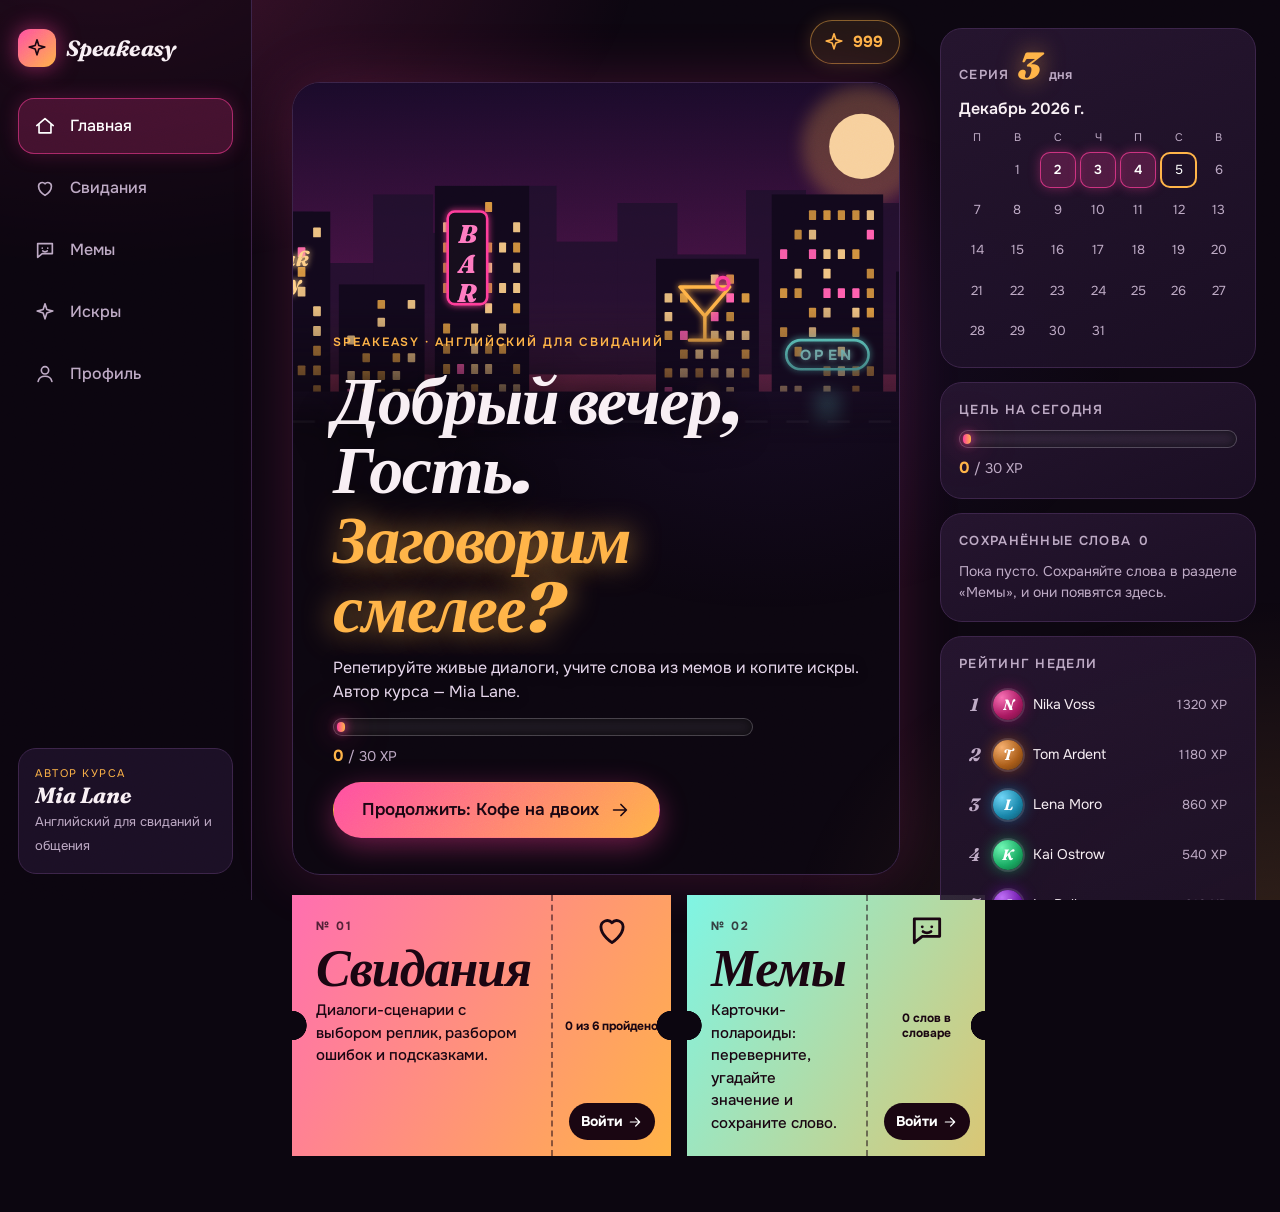
==== speakeasy/index.html @ dead36b0 "feat: редизайн трёх демо, адаптивные версии для телефона и ПК, новые названия Speakeasy, Архив №9 и " ====
<!doctype html>
<html lang="ru">
<head>
<meta charset="utf-8">
<meta name="viewport" content="width=device-width,initial-scale=1,viewport-fit=cover">
<meta name="theme-color" content="#0c0610">
<title>Speakeasy — английский для свиданий</title>
<meta name="description" content="Speakeasy: репетируй живые диалоги для свиданий и учи слова из мемов. Автор курса Mia Lane.">
<link rel="icon" href="data:image/svg+xml,%3Csvg xmlns='http://www.w3.org/2000/svg' viewBox='0 0 32 32'%3E%3Crect width='32' height='32' rx='9' fill='%230c0610'/%3E%3Cpath d='M16 5l2.6 8.4L27 16l-8.4 2.6L16 27l-2.6-8.4L5 16l8.4-2.6z' fill='%23ff3d9a'/%3E%3C/svg%3E">
<link rel="preconnect" href="https://fonts.googleapis.com">
<link rel="preconnect" href="https://fonts.gstatic.com" crossorigin>
<link rel="stylesheet" href="https://fonts.googleapis.com/css2?family=Fraunces:ital,opsz,wght@1,9..144,500;1,9..144,700;1,9..144,900&family=Onest:wght@400;500;600;700&display=swap">
<link rel="stylesheet" href="css/base.css">
<link rel="stylesheet" href="css/home.css">
<link rel="stylesheet" href="css/chat.css">
<link rel="stylesheet" href="css/cards.css">
</head>
<body>
<a class="skip" href="#main">К содержимому</a>
<div class="app" id="app">
  <nav class="rail" id="rail" aria-label="Основная навигация"></nav>
  <main id="main" class="main" tabindex="-1">
    <header class="topbar" id="topbar"></header>
    <div id="view"></div>
  </main>
  <aside class="aside" id="aside" aria-label="Статистика"></aside>
  <nav class="bnav" id="bnav" aria-label="Нижняя навигация"></nav>
</div>
<dialog id="dlg" aria-modal="true"></dialog>
<div class="toast" id="toast" role="status" aria-live="polite"></div>
<div id="fx" aria-hidden="true"></div>
<noscript><p style="padding:24px;color:#fff">Для работы Speakeasy нужен JavaScript.</p></noscript>
<script src="js/data.js"></script>
<script src="js/memes-data.js"></script>
<script src="js/art.js"></script>
<script src="js/store.js"></script>
<script src="js/ui.js"></script>
<script src="js/parts.js"></script>
<script src="js/v-home.js"></script>
<script src="js/v-dates.js"></script>
<script src="js/v-chat.js"></script>
<script src="js/v-memes.js"></script>
<script src="js/v-play.js"></script>
<script src="js/v-sparks.js"></script>
<script src="js/v-profile.js"></script>
<script src="js/app.js"></script>
</body>
</html>
---- speakeasy/css/base.css ----
/* Speakeasy: токены, оболочка, навигация, общие компоненты */
:root {
  --bg: #0c0610; --bg2: #150a1c; --card: #1b0f25; --card2: #271631; --line: #3b2449;
  --tx: #f8eff4; --mut: #bda9c4; --mag: #ff3d9a; --amb: #ffb347; --mint: #6ef0e0; --ok: #6ef0b0; --err: #ff7f8a;
  --serif: 'Fraunces', Georgia, 'Times New Roman', serif;
  --sans: 'Onest', system-ui, -apple-system, 'Segoe UI', Roboto, sans-serif;
  --grad: linear-gradient(135deg, #ff4fa3, #ffb347);
  --spring: cubic-bezier(.34, 1.56, .64, 1);
  --safe-b: env(safe-area-inset-bottom, 0px);
}
* { box-sizing: border-box; -webkit-tap-highlight-color: transparent; }
html { color-scheme: dark; }
body { margin: 0; min-height: 100dvh; background: var(--bg); color: var(--tx); font: 400 16px/1.5 var(--sans); overflow-x: hidden; }
body::before { content: ''; position: fixed; inset: 0; z-index: -1; pointer-events: none;
  background: radial-gradient(60vw 50vh at 8% -5%, rgba(255, 61, 154, .22), transparent 70%), radial-gradient(55vw 55vh at 100% 105%, rgba(255, 179, 71, .15), transparent 70%), radial-gradient(40vw 40vh at 60% 40%, rgba(110, 60, 200, .10), transparent 70%); }
body::after { content: ''; position: fixed; inset: 0; z-index: 90; pointer-events: none; opacity: .09; mix-blend-mode: overlay;
  background-image: url("data:image/svg+xml,%3Csvg xmlns='http://www.w3.org/2000/svg' width='180' height='180'%3E%3Cfilter id='n'%3E%3CfeTurbulence type='fractalNoise' baseFrequency='.9' numOctaves='2' stitchTiles='stitch'/%3E%3C/filter%3E%3Crect width='100%25' height='100%25' filter='url(%23n)'/%3E%3C/svg%3E"); }
h1, h2, h3, p { margin: 0; }
[hidden] { display: none !important; }
a { color: inherit; text-decoration: none; }
button { font: inherit; color: inherit; cursor: pointer; }
button:disabled { cursor: not-allowed; }
:focus-visible { outline: 2px solid var(--amb); outline-offset: 3px; border-radius: 8px; }
:focus:not(:focus-visible) { outline: none; }
h1:focus, main:focus { outline: none; }
.ic { width: 22px; height: 22px; flex: none; }
.skip { position: fixed; left: 12px; top: -60px; z-index: 200; background: var(--amb); color: #1a0612; padding: 10px 16px; border-radius: 10px; font-weight: 600; }
.skip:focus { top: 12px; }

/* оболочка */
.app { min-height: 100dvh; display: grid; grid-template-columns: minmax(0, 1fr); }
.rail, .aside { display: none; }
.main { min-width: 0; padding: 0 16px calc(96px + var(--safe-b)); max-width: 880px; width: 100%; margin: 0 auto; }
.topbar { display: flex; align-items: center; justify-content: space-between; padding: max(14px, env(safe-area-inset-top)) 0 10px; }
.brand { display: flex; align-items: center; gap: 10px; min-height: 44px; }
.logo { width: 38px; height: 38px; border-radius: 12px; display: grid; place-items: center; background: var(--grad); color: #1a0612; box-shadow: 0 0 22px rgba(255, 61, 154, .55); }
.bn-t { font: italic 700 22px/1 var(--serif); letter-spacing: -.01em; }
.pill { display: inline-flex; align-items: center; gap: 8px; min-height: 44px; padding: 0 16px 0 12px; border-radius: 999px; background: rgba(255, 179, 71, .1); border: 1px solid rgba(255, 179, 71, .45); color: var(--amb); font-weight: 700; box-shadow: 0 0 18px rgba(255, 179, 71, .18); transition: transform .25s var(--spring); }
.pill:active { transform: scale(.95); }

/* нижняя навигация (мобильная) */
.bnav { position: fixed; left: 10px; right: 10px; bottom: calc(10px + var(--safe-b)); z-index: 40; display: grid; grid-template-columns: repeat(5, 1fr); gap: 2px; padding: 6px; border-radius: 22px; background: rgba(27, 15, 37, .88); backdrop-filter: blur(16px); -webkit-backdrop-filter: blur(16px); border: 1px solid var(--line); box-shadow: 0 10px 40px rgba(0, 0, 0, .6); }
.bnav .nl { display: flex; flex-direction: column; align-items: center; justify-content: center; gap: 2px; min-height: 52px; border-radius: 16px; font-size: 11px; font-weight: 500; color: var(--mut); transition: color .2s, background .2s, transform .25s var(--spring); }
.bnav .nl[aria-current] { color: #fff; background: rgba(255, 61, 154, .2); box-shadow: inset 0 0 0 1px rgba(255, 61, 154, .55); }
.bnav .nl:active { transform: scale(.92); }
body[data-route=chat] .bnav, body[data-route=chat] .topbar { display: none; }
body[data-route=chat] .main { padding: 0; }

/* кнопки */
.btn { display: inline-flex; align-items: center; justify-content: center; gap: 10px; min-height: 48px; padding: 0 22px; border-radius: 999px; border: 1px solid transparent; font-weight: 600; font-size: 16px; line-height: 1.2; transition: transform .25s var(--spring), box-shadow .25s, background .2s; }
.btn:active:not(:disabled) { transform: scale(.96); }
.btn.big { min-height: 56px; font-size: 17px; padding: 0 28px; }
.btn.pri { background: var(--grad); color: #1a0612; box-shadow: 0 8px 28px rgba(255, 61, 154, .38); }
.btn.pri:hover { box-shadow: 0 10px 34px rgba(255, 61, 154, .6); }
.btn.ghost { background: rgba(255, 255, 255, .05); border-color: var(--line); color: var(--tx); }
.btn.ghost:hover:not(:disabled) { background: rgba(255, 255, 255, .1); }
.btn.ghost:disabled { color: var(--mut); opacity: .8; }
.btn.danger { background: rgba(255, 127, 138, .12); border-color: rgba(255, 127, 138, .6); color: var(--err); }
.ib { width: 44px; height: 44px; display: grid; place-items: center; border-radius: 14px; border: 1px solid var(--line); background: rgba(255, 255, 255, .05); transition: transform .25s var(--spring); }
.ib:active { transform: scale(.9); }
.ib.sm { width: 44px; height: 44px; border: 0; background: transparent; }
.chip-b { display: inline-flex; align-items: center; gap: 6px; min-height: 44px; padding: 0 14px; border-radius: 999px; border: 1px solid var(--line); background: rgba(255, 255, 255, .05); font-size: 14px; font-weight: 600; }
.chip-b[aria-pressed=true] { background: rgba(110, 240, 224, .14); border-color: var(--mint); color: var(--mint); }
.chip-b:disabled { opacity: .5; }
.chip-b .ic { width: 18px; height: 18px; }

/* типографика страниц */
.page { padding-top: 8px; animation: rise .5s var(--spring) both; }
.eyebrow { font-size: 12px; font-weight: 600; letter-spacing: .16em; text-transform: uppercase; color: var(--amb); }
.page-h { font: italic 900 clamp(46px, 11vw, 84px)/.95 var(--serif); letter-spacing: -.02em; margin: 6px 0 12px; text-shadow: 0 0 40px rgba(255, 61, 154, .4); }
.page-h.sm { font-size: 28px; margin: 0; flex: 1; text-align: center; }
.lead { color: var(--mut); max-width: 56ch; font-size: 17px; }
.ph-head { margin-bottom: 22px; display: flex; flex-direction: column; align-items: flex-start; gap: 4px; }
.ph-head .btn { margin-top: 16px; }
.sec-h { font: italic 700 28px/1.1 var(--serif); margin: 36px 0 14px; display: flex; align-items: baseline; gap: 10px; }
.sec-h small { font: 500 14px var(--sans); color: var(--mut); }
.empty { padding: 28px; border: 1px dashed var(--line); border-radius: 18px; color: var(--mut); text-align: center; }
.seg { display: flex; gap: 8px; margin: 0 0 18px; flex-wrap: wrap; }
.seg-b { min-height: 44px; padding: 0 18px; border-radius: 999px; border: 1px solid var(--line); background: transparent; font-weight: 600; }
.seg-b[aria-pressed=true] { background: var(--tx); color: #1a0612; border-color: var(--tx); }

/* панели статистики */
.panel { background: linear-gradient(160deg, rgba(39, 22, 49, .9), rgba(27, 15, 37, .9)); border: 1px solid var(--line); border-radius: 22px; padding: 18px; margin-bottom: 14px; }
.ph { font: 600 13px var(--sans); letter-spacing: .1em; text-transform: uppercase; color: var(--mut); margin-bottom: 12px; display: flex; align-items: baseline; gap: 8px; }
.ph small { font-size: 13px; letter-spacing: 0; text-transform: none; }
.ph .big { font: italic 900 38px/1 var(--serif); color: var(--amb); letter-spacing: 0; text-shadow: 0 0 22px rgba(255, 179, 71, .6); }
.cal-h { font-weight: 600; margin-bottom: 8px; }
.cal-g { display: grid; grid-template-columns: repeat(7, 1fr); gap: 4px; text-align: center; font-size: 13px; }
.cw { color: var(--mut); font-size: 11px; padding-bottom: 2px; }
.cd { aspect-ratio: 1; display: grid; place-items: center; border-radius: 10px; color: var(--mut); }
.cd.on { background: rgba(255, 61, 154, .22); color: #fff; box-shadow: inset 0 0 0 1px rgba(255, 61, 154, .7), 0 0 12px rgba(255, 61, 154, .35); font-weight: 600; }
.cd.today { outline: 2px solid var(--amb); outline-offset: -2px; color: #fff; }
.chips { list-style: none; margin: 0; padding: 0; display: flex; flex-wrap: wrap; gap: 8px; }
.chips li { padding: 6px 12px; border-radius: 999px; background: rgba(110, 240, 224, .1); border: 1px solid rgba(110, 240, 224, .4); color: var(--mint); font-size: 14px; }
.empty-s { color: var(--mut); font-size: 14px; }
.board { list-style: none; margin: 0; padding: 0; display: grid; gap: 8px; }
.board li { display: flex; align-items: center; gap: 10px; padding: 6px 10px 6px 6px; border-radius: 14px; }
.board li.me { background: rgba(255, 179, 71, .12); box-shadow: inset 0 0 0 1px rgba(255, 179, 71, .45); }
.board .pos { width: 18px; text-align: center; font: italic 700 18px var(--serif); color: var(--mut); }
.board .nm { flex: 1; min-width: 0; overflow: hidden; text-overflow: ellipsis; white-space: nowrap; font-size: 14px; }
.board .pts { font-size: 13px; color: var(--mut); }
.av { width: var(--s, 40px); height: var(--s, 40px); border-radius: 50%; flex: none; display: grid; place-items: center; font: italic 700 calc(var(--s, 40px) * .5)/1 var(--serif); color: #fff; background: radial-gradient(circle at 30% 25%, hsl(var(--h) 90% 70%), hsl(var(--h) 75% 38%) 60%, hsl(var(--h) 70% 22%)); box-shadow: 0 0 0 2px rgba(255, 255, 255, .12), 0 0 16px hsl(var(--h) 90% 50% / .45); }

/* диалоги, тост, конфетти */
dialog { border: 1px solid var(--line); border-radius: 26px; background: var(--card); color: var(--tx); padding: 0; width: min(440px, calc(100vw - 28px)); max-height: 90dvh; overflow: auto; box-shadow: 0 30px 80px rgba(0, 0, 0, .7), 0 0 60px rgba(255, 61, 154, .2); }
dialog::backdrop { background: rgba(8, 3, 12, .72); backdrop-filter: blur(4px); }
dialog[open] { animation: pop .35s var(--spring); }
.dlg-in { margin: 0; padding: 24px; display: flex; flex-direction: column; gap: 12px; }
.dlg-t { font: italic 700 26px/1.15 var(--serif); }
.dlg-p { color: var(--mut); }
.dlg-p b { color: var(--amb); }
.dlg-b { display: flex; gap: 10px; flex-wrap: wrap; justify-content: flex-end; margin-top: 6px; }
.dlg-b .btn { flex: 1 1 140px; }
.dlg-card { width: 210px; margin: 0 auto 6px; transform: rotate(-3deg); }
.ex { background: rgba(255, 179, 71, .1); border-left: 3px solid var(--amb); padding: 10px 14px; border-radius: 10px; font-style: italic; }
.ex span { display: block; font: 600 11px var(--sans); letter-spacing: .12em; text-transform: uppercase; color: var(--amb); font-style: normal; }
.toast { position: fixed; left: 50%; bottom: calc(100px + var(--safe-b)); transform: translate(-50%, 24px); opacity: 0; pointer-events: none; z-index: 120; max-width: min(420px, calc(100vw - 32px)); padding: 12px 20px; border-radius: 16px; background: #fff; color: #1a0612; font-weight: 600; box-shadow: 0 10px 40px rgba(0, 0, 0, .5); transition: opacity .25s, transform .35s var(--spring); }
.toast.on { opacity: 1; transform: translate(-50%, 0); }
#fx { position: fixed; inset: 0; pointer-events: none; z-index: 150; overflow: hidden; }
#fx i { position: absolute; top: -20px; left: var(--x); width: var(--w); height: calc(var(--w) * 1.6); border-radius: 2px; animation: fall var(--d) cubic-bezier(.3, .6, .6, 1) forwards; }
@keyframes fall { to { transform: translate(var(--dx), 110vh) rotate(var(--r)); opacity: .9; } }
@keyframes rise { from { opacity: 0; transform: translateY(18px); } to { opacity: 1; transform: none; } }
@keyframes pop { from { opacity: 0; transform: scale(.92) translateY(10px); } to { opacity: 1; transform: none; } }

/* планшет: рельс с иконками */
@media (min-width: 701px) {
  .app { grid-template-columns: 88px minmax(0, 1fr); }
  .rail { display: flex; flex-direction: column; align-items: center; gap: 22px; position: sticky; top: 0; height: 100dvh; padding: 20px 10px; border-right: 1px solid var(--line); background: rgba(12, 6, 16, .6); }
  .rail .bn-t, .rail-foot { display: none; }
  .rail-links { display: flex; flex-direction: column; gap: 6px; width: 100%; }
  .rail .nl { display: flex; align-items: center; justify-content: center; gap: 14px; min-height: 56px; border-radius: 16px; color: var(--mut); transition: background .2s, color .2s; }
  .rail .nl span { position: absolute; width: 1px; height: 1px; overflow: hidden; clip: rect(0 0 0 0); }
  .rail .nl:hover { background: rgba(255, 255, 255, .06); color: var(--tx); }
  .rail .nl[aria-current] { color: #fff; background: rgba(255, 61, 154, .2); box-shadow: inset 0 0 0 1px rgba(255, 61, 154, .55), 0 0 20px rgba(255, 61, 154, .2); }
  .bnav, .topbar .brand { display: none; }
  .topbar { justify-content: flex-end; padding-top: 20px; }
  .main { padding: 0 32px 48px; }
  .toast { bottom: 28px; }
  body[data-route=chat] .topbar { display: none; }
  body[data-route=chat] .main { padding: 24px 32px; }
}
/* ПК: рельс с подписями + правая колонка */
@media (min-width: 1024px) {
  .app { grid-template-columns: 252px minmax(0, 1fr) 340px; }
  .rail { align-items: stretch; padding: 26px 18px; gap: 28px; }
  .rail .bn-t, .rail-foot { display: block; }
  .rail .nl { justify-content: flex-start; padding: 0 16px; font-weight: 500; font-size: 16px; }
  .rail .nl span { position: static; width: auto; height: auto; clip: auto; }
  .rail-foot { margin-top: auto; padding: 16px; border-radius: 18px; border: 1px solid var(--line); background: var(--card); }
  .rf-k { display: block; font-size: 11px; letter-spacing: .14em; text-transform: uppercase; color: var(--amb); }
  .rail-foot b { display: block; font: italic 700 22px var(--serif); }
  .rf-s { color: var(--mut); font-size: 13px; }
  .aside { display: block; position: sticky; top: 0; height: 100dvh; overflow-y: auto; padding: 28px 24px 28px 0; scrollbar-width: thin; }
  .main { max-width: 960px; padding: 0 40px 56px; margin: 0; }
  .stats-inline { display: none !important; }
}
@media (max-width: 700px) { .rail-links { display: none; } }
@media (prefers-reduced-motion: reduce) { *, *::before, *::after { animation-duration: .01ms !important; animation-iteration-count: 1 !important; transition-duration: .01ms !important; scroll-behavior: auto !important; } }
---- speakeasy/css/home.css ----
/* Главная: герой, неоновая трубка, билеты */
.hero { position: relative; border-radius: 28px; overflow: hidden; margin-top: 8px; border: 1px solid var(--line); box-shadow: 0 0 60px rgba(255, 61, 154, .18); isolation: isolate; animation: rise .6s var(--spring) both; }
.hero-art { position: absolute; inset: 0 0 auto 0; width: 100%; height: 360px; z-index: -1; -webkit-mask-image: linear-gradient(#000 62%, transparent); mask-image: linear-gradient(#000 62%, transparent); }
.hero-in { padding: 250px 22px 24px; display: flex; flex-direction: column; gap: 14px; align-items: flex-start; }
.hero-h { font: italic 900 clamp(32px, 8.2vw, 68px)/1.02 var(--serif); letter-spacing: -.02em; text-shadow: 0 2px 30px rgba(12, 6, 16, .9); }
.hero-h em { color: var(--amb); text-shadow: 0 0 30px rgba(255, 179, 71, .7); }
.hero-p { color: #e6d6ec; max-width: 48ch; text-shadow: 0 1px 12px #0c0610; }
.hero-goal { width: min(420px, 100%); }
.sign { animation: flick 5s infinite; }
.sign.s2 { animation-duration: 7s; animation-delay: 1s; }
.sign.s3 { animation-duration: 4s; animation-delay: 2s; }
@keyframes flick { 0%, 92%, 96%, 100% { opacity: 1; } 94% { opacity: .55; } 98% { opacity: .75; } }

/* неоновая трубка */
.tube-wrap { width: 100%; }
.tube { height: 18px; border-radius: 999px; background: rgba(255, 255, 255, .07); border: 1px solid rgba(255, 255, 255, .18); padding: 3px; box-shadow: inset 0 0 10px rgba(0, 0, 0, .6); }
.tube i { display: block; height: 100%; width: max(var(--p), 8px); border-radius: 999px; background: linear-gradient(90deg, #ff3d9a, #ffb347); box-shadow: 0 0 10px #ff3d9a, 0 0 26px rgba(255, 61, 154, .85), 0 0 46px rgba(255, 179, 71, .5); transition: width .9s var(--spring); animation: tubein 1s var(--spring) both; }
@keyframes tubein { from { width: 8px; } }
.tube-t { margin-top: 8px; font-size: 14px; color: var(--mut); }
.tube-t b { color: var(--amb); font-size: 16px; }

/* билеты */
.tickets { display: grid; gap: 16px; margin-top: 20px; }
.ticket { display: grid; grid-template-columns: 1fr 132px; min-height: 190px; position: relative; color: #1a0612; transition: transform .35s var(--spring), filter .3s; animation: rise .6s var(--spring) both;
  -webkit-mask: radial-gradient(circle 15px at 100% 50%, #0000 96%, #000) right / 51% 100% no-repeat, radial-gradient(circle 15px at 0 50%, #0000 96%, #000) left / 51% 100% no-repeat;
  mask: radial-gradient(circle 15px at 100% 50%, #0000 96%, #000) right / 51% 100% no-repeat, radial-gradient(circle 15px at 0 50%, #0000 96%, #000) left / 51% 100% no-repeat; }
.ticket:nth-child(2) { animation-delay: .1s; }
.ticket:hover { transform: translateY(-4px) rotate(-.6deg); filter: drop-shadow(0 12px 30px rgba(255, 61, 154, .4)); }
.ticket:active { transform: scale(.98); }
.t-dates { background: linear-gradient(120deg, #ff6fb0, #ffb347); }
.t-memes { background: linear-gradient(120deg, #7ff5e4, #ffb347 140%); }
.t-main { padding: 22px 20px 22px 24px; display: flex; flex-direction: column; gap: 6px; }
.t-no { font-size: 12px; font-weight: 700; letter-spacing: .18em; opacity: .75; }
.t-h { font: italic 900 clamp(36px, 8vw, 52px)/1 var(--serif); letter-spacing: -.02em; }
.t-main p { font-size: 15px; max-width: 34ch; font-weight: 500; }
.t-stub { border-left: 2px dashed rgba(26, 6, 18, .5); padding: 16px 12px; display: flex; flex-direction: column; align-items: center; justify-content: space-between; text-align: center; gap: 8px; }
.big-ic { width: 38px; height: 38px; }
.t-meta { font-size: 12px; font-weight: 700; line-height: 1.25; }
.t-go { display: inline-flex; align-items: center; gap: 4px; font-weight: 700; font-size: 14px; background: #1a0612; color: #fff; padding: 8px 12px; border-radius: 999px; min-height: 36px; }
.t-go .ic { width: 16px; height: 16px; }
.stats-inline { margin-top: 24px; display: grid; gap: 0; }
@media (min-width: 701px) {
  .hero-in { padding: 250px 40px 36px; }
  .tickets { grid-template-columns: 1fr 1fr; }
  .ticket { grid-template-columns: 1fr 120px; }
  .stats-inline { grid-template-columns: 1fr 1fr; gap: 0 14px; align-items: start; }
}
---- speakeasy/css/chat.css ----
/* Чат-мессенджер для диалогов */
.chat { display: flex; flex-direction: column; height: 100dvh; background: linear-gradient(180deg, rgba(21, 10, 28, .96), rgba(12, 6, 16, .98)); animation: rise .4s var(--spring) both; }
.chat-h { display: flex; align-items: center; gap: 10px; padding: max(10px, env(safe-area-inset-top)) 12px 10px; border-bottom: 1px solid var(--line); flex-wrap: wrap; }
.who { display: flex; align-items: center; gap: 10px; flex: 1; min-width: 150px; }
.who-n { font: italic 700 22px/1.1 var(--serif); }
.who small { color: var(--mut); font-size: 12px; display: block; }
.chat-tools { display: flex; gap: 8px; margin-left: auto; }
.steps { display: flex; gap: 6px; padding: 10px 14px 0; }
.steps i { flex: 1; height: 5px; border-radius: 99px; background: rgba(255, 255, 255, .12); transition: background .4s, box-shadow .4s; }
.steps i.done { background: var(--mag); box-shadow: 0 0 10px var(--mag); }
.steps i.cur { background: var(--amb); box-shadow: 0 0 10px var(--amb); }
.feed { flex: 1; overflow-y: auto; padding: 16px 14px 8px; display: flex; flex-direction: column; gap: 12px; overscroll-behavior: contain; }
.msg { display: flex; gap: 8px; align-items: flex-end; max-width: 100%; animation: msgin .4s var(--spring) both; }
@keyframes msgin { from { opacity: 0; transform: translateY(12px) scale(.96); } to { opacity: 1; transform: none; } }
.msg.me { justify-content: flex-end; }
.bub { max-width: min(78%, 520px); padding: 12px 16px; border-radius: 22px; background: var(--card2); border: 1px solid var(--line); border-bottom-left-radius: 6px; position: relative; }
.bub .en { font-size: 17px; line-height: 1.4; }
.ru { display: none; margin-top: 8px; padding-top: 8px; border-top: 1px dashed rgba(255, 255, 255, .22); color: var(--mint); font-size: 14px; }
.ru.on { display: block; animation: rise .3s both; }
.tr-b { margin: 0 0 -14px; min-height: 44px; padding: 0 2px; background: none; border: 0; color: var(--mut); font-size: 12px; text-decoration: underline dotted; text-underline-offset: 3px; }
.msg.me .bub { background: linear-gradient(135deg, #ff4fa3, #ff8a5c); color: #1a0612; border: 0; border-bottom-left-radius: 22px; border-bottom-right-radius: 6px; box-shadow: 0 6px 22px rgba(255, 61, 154, .35); font-weight: 500; }
.msg.me.bad .bub { background: rgba(255, 127, 138, .16); color: var(--tx); border: 1px solid var(--err); box-shadow: none; text-decoration: line-through; text-decoration-color: var(--err); }
.bub.typing { display: flex; gap: 5px; padding: 16px 18px; }
.typing i { width: 8px; height: 8px; border-radius: 50%; background: var(--mut); animation: dot 1s infinite; }
.typing i:nth-child(2) { animation-delay: .15s; } .typing i:nth-child(3) { animation-delay: .3s; }
@keyframes dot { 0%, 60%, 100% { transform: none; opacity: .4; } 30% { transform: translateY(-6px); opacity: 1; } }
.msg.note { justify-content: center; }
.note { display: flex; gap: 10px; align-items: flex-start; max-width: 560px; padding: 12px 14px; border-radius: 16px; font-size: 14px; line-height: 1.45; }
.note .ic { width: 20px; height: 20px; margin-top: 1px; }
.note.ok { background: rgba(110, 240, 176, .1); border: 1px solid rgba(110, 240, 176, .45); color: #c9ffe6; }
.note.bad { background: rgba(255, 127, 138, .1); border: 1px solid rgba(255, 127, 138, .5); color: #ffd6da; }
.opts { padding: 10px 14px calc(14px + var(--safe-b)); display: grid; gap: 10px; border-top: 1px solid var(--line); background: rgba(12, 6, 16, .8); min-height: 76px; }
.opts-h { font-size: 12px; color: var(--mut); letter-spacing: .08em; text-transform: uppercase; display: flex; justify-content: space-between; }
.opts-h span { text-transform: none; letter-spacing: 0; }
.opt { display: flex; align-items: center; gap: 14px; width: 100%; min-height: 56px; padding: 10px 16px 10px 10px; text-align: left; border-radius: 20px; border: 1.5px solid var(--line); background: var(--card2); font-size: 16px; line-height: 1.35; transition: transform .25s var(--spring), border-color .2s, background .2s, box-shadow .2s; }
.opt:hover:not(:disabled) { border-color: var(--mag); box-shadow: 0 0 18px rgba(255, 61, 154, .3); transform: translateY(-2px); }
.opt:active:not(:disabled) { transform: scale(.98); }
.opt:disabled { cursor: default; opacity: .55; }
.ob { width: 34px; height: 34px; flex: none; border-radius: 12px; display: grid; place-items: center; font: italic 700 17px var(--serif); background: rgba(255, 255, 255, .08); }
.opt.right { opacity: 1; border-color: var(--ok); background: rgba(110, 240, 176, .12); box-shadow: 0 0 18px rgba(110, 240, 176, .25); }
.opt.right .ob { background: var(--ok); color: #06210f; }
.opt.wrong { opacity: 1; border-color: var(--err); background: rgba(255, 127, 138, .12); }
.opt.wrong .ob { background: var(--err); color: #2a0509; }
.opt.hinted { border-color: var(--amb); box-shadow: 0 0 0 2px rgba(255, 179, 71, .5), 0 0 22px rgba(255, 179, 71, .5); animation: pulse 1.2s ease-in-out 3; }
@keyframes pulse { 50% { box-shadow: 0 0 0 4px rgba(255, 179, 71, .35), 0 0 30px rgba(255, 179, 71, .7); } }
.finish { width: 100%; max-width: 560px; margin: 0 auto; padding: 26px 22px; border-radius: 26px; text-align: center; background: linear-gradient(160deg, rgba(255, 61, 154, .16), rgba(255, 179, 71, .1)), var(--card); border: 1px solid rgba(255, 61, 154, .5); box-shadow: 0 0 50px rgba(255, 61, 154, .25); display: flex; flex-direction: column; gap: 10px; align-items: center; animation: pop .5s var(--spring) both; }
.fin-stars { display: flex; gap: 6px; }
.fin-stars span { color: rgba(255, 255, 255, .2); transform: scale(.9); }
.fin-stars .ic { width: 44px; height: 44px; }
.fin-stars span.on { color: var(--amb); filter: drop-shadow(0 0 12px var(--amb)); animation: starin .6s var(--spring) both; }
.fin-stars span.on:nth-child(2) { animation-delay: .15s; } .fin-stars span.on:nth-child(3) { animation-delay: .3s; }
@keyframes starin { from { transform: scale(0) rotate(-90deg); } to { transform: none; } }
.fin-h { font: italic 900 clamp(32px, 7vw, 44px)/1.05 var(--serif); }
.fin-p { color: var(--mut); } .fin-p b { color: var(--tx); }
.fin-r { display: flex; gap: 10px; flex-wrap: wrap; justify-content: center; }
.fin-r span { padding: 6px 14px; border-radius: 999px; background: rgba(255, 179, 71, .12); border: 1px solid rgba(255, 179, 71, .5); color: var(--amb); font-weight: 600; font-size: 14px; }
.fin-b { display: flex; gap: 10px; flex-wrap: wrap; justify-content: center; margin-top: 8px; }
.rev-h { font: italic 700 22px var(--serif); margin-top: 8px; align-self: flex-start; }
.rev { list-style: none; margin: 0; padding: 0; display: grid; gap: 10px; width: 100%; text-align: left; }
.rev li { padding: 12px 14px; border-radius: 16px; background: rgba(0, 0, 0, .28); border: 1px solid var(--line); display: grid; gap: 4px; font-size: 14px; }
.rv-q { color: var(--mut); font-style: italic; }
.rv-bad, .rv-ok { display: flex; gap: 8px; align-items: flex-start; }
.rv-bad { color: var(--err); text-decoration: line-through; } .rv-ok { color: var(--ok); }
.rv-bad .ic, .rv-ok .ic { width: 18px; height: 18px; margin-top: 2px; }
.rv-w { color: var(--mut); }
.rev-none { color: var(--ok); }
@media (min-width: 701px) {
  .chat { height: calc(100dvh - 48px); border: 1px solid var(--line); border-radius: 28px; overflow: hidden; box-shadow: 0 0 60px rgba(255, 61, 154, .12); }
  .chat-h { padding: 14px 18px; flex-wrap: nowrap; }
  .feed { padding: 20px 24px 8px; }
  .opts { padding: 12px 24px 18px; }
  .opts .opt { font-size: 17px; }
}
@media (max-width: 700px) { .opts-h span { display: none; } }
---- speakeasy/css/cards.css ----
/* Свидания, мемы, искры, профиль */
.dgrid { display: grid; gap: 14px; }
.dcard { display: flex; gap: 14px; text-align: left; padding: 18px; border-radius: 24px; border: 1px solid var(--line); min-height: 148px; background: linear-gradient(150deg, hsl(var(--h) 55% 18% / .85), var(--card) 70%); position: relative; overflow: hidden; transition: transform .3s var(--spring), border-color .2s, box-shadow .2s; animation: rise .5s var(--spring) both; }
.dcard:nth-child(2) { animation-delay: .06s; } .dcard:nth-child(3) { animation-delay: .12s; } .dcard:nth-child(4) { animation-delay: .18s; }
.dcard:hover { transform: translateY(-3px); border-color: hsl(var(--h) 90% 62%); box-shadow: 0 0 30px hsl(var(--h) 90% 55% / .3); }
.dcard:active { transform: scale(.98); }
.dc-no { font: italic 900 64px/.9 var(--serif); color: hsl(var(--h) 90% 66%); text-shadow: 0 0 26px hsl(var(--h) 90% 55% / .7); }
.dc-body { display: flex; flex-direction: column; gap: 6px; flex: 1; min-width: 0; }
.dc-top { display: flex; justify-content: space-between; align-items: center; gap: 8px; }
.lvl { font-size: 12px; font-weight: 700; padding: 3px 10px; border-radius: 999px; border: 1px solid var(--mut); color: var(--mut); }
.st { font-size: 13px; font-weight: 600; display: inline-flex; align-items: center; gap: 4px; }
.st .ic { width: 16px; height: 16px; }
.st.lock { color: var(--amb); } .st.ok { color: var(--amb); letter-spacing: 2px; } .st.new { color: var(--mint); }
.dc-t { font: italic 700 25px/1.1 var(--serif); }
.dc-s { color: var(--mut); font-size: 14px; }
.dc-w { margin-top: auto; display: flex; align-items: center; gap: 8px; font-size: 13px; color: var(--mut); }
.dcard.locked .dc-t { opacity: .8; }

/* мемы: полароиды */
.pgrid { display: grid; grid-template-columns: repeat(2, 1fr); gap: 16px 12px; padding: 8px 4px; }
.polaroid { background: #f6efe6; color: #241527; border-radius: 6px; padding: 10px 10px 12px; box-shadow: 0 10px 28px rgba(0, 0, 0, .55); border: 0; text-align: center; }
.polaroid.mini { transform: rotate(var(--r, 0deg)); transition: transform .35s var(--spring), box-shadow .3s; position: relative; min-height: 44px; }
.polaroid.mini:hover { transform: rotate(0) scale(1.05) translateY(-4px); box-shadow: 0 18px 40px rgba(255, 61, 154, .4); z-index: 2; }
.polaroid.mini.saved { box-shadow: 0 0 0 3px var(--mint), 0 10px 28px rgba(0, 0, 0, .55); }
.pl-t { display: flex; align-items: center; justify-content: center; gap: 6px; padding-top: 10px; font: italic 700 clamp(16px, 4vw, 20px) var(--serif); }
.pl-t .sv { width: 16px; height: 16px; color: #0b7d70; fill: #0b7d70; }
.photo { position: relative; aspect-ratio: 1 / 1; border-radius: 3px; overflow: hidden; display: flex; flex-direction: column; justify-content: space-between; align-items: center; padding: 8px 6px; background: radial-gradient(circle at 30% 20%, hsl(var(--h) 85% 55%), hsl(var(--h) 70% 30%) 55%, hsl(calc(var(--h) + 40) 70% 12%)); }
.photo::after { content: ''; position: absolute; inset: 0; background: repeating-linear-gradient(0deg, rgba(0, 0, 0, .06) 0 2px, transparent 2px 4px); }
.emo { font-size: clamp(48px, 14vw, 90px); line-height: 1; filter: drop-shadow(0 4px 12px rgba(0, 0, 0, .5)); }
.cap { font: 800 clamp(10px, 2.8vw, 13px)/1.15 var(--sans); text-transform: uppercase; color: #fff; text-shadow: -1px -1px 0 #000, 1px -1px 0 #000, -1px 1px 0 #000, 1px 1px 0 #000; z-index: 1; text-align: center; }
.saved-line { margin: 4px 0 10px; color: var(--mut); }
.saved-line b { color: var(--mint); }
.ex.ex { margin: 0; }

/* раунд мемов */
.play-h { display: flex; align-items: center; gap: 10px; padding-bottom: 10px; }
.cnt { min-width: 52px; text-align: right; color: var(--mut); font-weight: 600; }
.play .steps { padding: 0 0 8px; }
.stage { display: flex; flex-direction: column; align-items: center; gap: 22px; padding: 18px 0 8px; perspective: 1200px; min-height: 440px; }
.flipper { position: relative; width: min(340px, 86vw); aspect-ratio: 3 / 4.1; transform: rotate(var(--r, -2deg)); transform-style: preserve-3d; transition: transform .7s var(--spring); }
.flipper.enter { animation: cardin .6s var(--spring) backwards; }
@keyframes cardin { from { opacity: 0; transform: translateY(40px) rotate(6deg) scale(.9); } }
.flipper.flipped { transform: rotate(var(--r, -2deg)) rotateY(180deg); }
.flipper.out { transition: transform .38s ease-in, opacity .38s; transform: translateX(-130%) rotate(-24deg); opacity: 0; }
.face { position: absolute; inset: 0; backface-visibility: hidden; -webkit-backface-visibility: hidden; padding: 14px 14px 16px; display: flex; flex-direction: column; text-align: center; cursor: pointer; }
.face.front .photo { flex: 1; aspect-ratio: auto; }
.face.front .pl-t { font-size: 28px; padding-top: 12px; }
.face.back { transform: rotateY(180deg); cursor: default; justify-content: center; gap: 10px; background: linear-gradient(160deg, #fff7ee, #f1e4d6); }
.q-l { font: 700 11px var(--sans); letter-spacing: .16em; text-transform: uppercase; color: #a3166a; }
.q { font: italic 700 22px/1.2 var(--serif); }
.qopts { display: grid; gap: 8px; margin-top: 4px; }
.back .opt { min-height: 52px; font-size: 15px; background: #fff; color: #241527; border-color: #d9c8d4; padding: 8px 12px 8px 8px; }
.back .opt .ob { background: #f0dfe9; width: 30px; height: 30px; }
.back .opt:hover:not(:disabled) { border-color: #d6247f; box-shadow: 0 0 0 3px rgba(255, 61, 154, .2); }
.back .opt:disabled { opacity: .6; }
.back .opt.right { background: #d7f8e6; border-color: #14a265; opacity: 1; box-shadow: none; }
.back .opt.right .ob { background: #14a265; color: #fff; }
.back .opt.wrong { background: #ffe0e3; border-color: #d4313f; opacity: 1; }
.back .opt.wrong .ob { background: #d4313f; color: #fff; }
.verdict { max-width: 560px; margin: 8px auto 0; scroll-margin-bottom: 104px; }
.vd { padding: 18px; border-radius: 22px; display: grid; gap: 10px; animation: rise .4s var(--spring) both; }
.vd.ok { background: rgba(110, 240, 176, .1); border: 1px solid rgba(110, 240, 176, .5); }
.vd.bad { background: rgba(255, 179, 71, .1); border: 1px solid rgba(255, 179, 71, .5); }
.vd h3 { font: italic 700 24px var(--serif); }
.vd-b { display: flex; gap: 10px; flex-wrap: wrap; }
.vd-b .btn { flex: 1 1 150px; }

/* искры */
.balance { display: flex; flex-wrap: wrap; gap: 18px; align-items: center; justify-content: space-between; padding: 24px; border-radius: 28px; border: 1px solid rgba(255, 179, 71, .5); background: radial-gradient(120% 140% at 0% 0%, rgba(255, 179, 71, .2), transparent 60%), var(--card); box-shadow: 0 0 50px rgba(255, 179, 71, .15); }
.bl { font-size: 12px; letter-spacing: .14em; text-transform: uppercase; color: var(--mut); }
.bn { display: flex; align-items: center; gap: 10px; color: var(--amb); }
.bn .ic { width: 44px; height: 44px; filter: drop-shadow(0 0 12px var(--amb)); }
.bn b { font: italic 900 clamp(56px, 14vw, 84px)/1 var(--serif); text-shadow: 0 0 34px rgba(255, 179, 71, .7); }
.packs { display: grid; gap: 12px; }
.pack { position: relative; display: flex; align-items: center; gap: 14px; padding: 18px 20px; min-height: 76px; border-radius: 22px; border: 1px solid var(--line); background: var(--card2); text-align: left; transition: transform .3s var(--spring), border-color .2s, box-shadow .2s; }
.pack:hover { transform: translateY(-3px); border-color: var(--mag); box-shadow: 0 0 26px rgba(255, 61, 154, .3); }
.pack:active { transform: scale(.98); }
.pk-n { font: italic 700 24px var(--serif); flex: 1; }
.pk-s { display: inline-flex; align-items: center; gap: 6px; color: var(--amb); font-weight: 700; font-size: 20px; }
.pk-s .ic { width: 20px; height: 20px; }
.pk-p { min-width: 80px; text-align: center; padding: 8px 14px; border-radius: 999px; background: var(--tx); color: #1a0612; font-weight: 700; }
.tag { position: absolute; top: -10px; left: 20px; padding: 2px 10px; border-radius: 999px; background: var(--grad); color: #1a0612; font-size: 12px; font-weight: 700; }
.note-int { margin-top: 14px; padding: 12px 14px; border-radius: 14px; border: 1px dashed var(--line); color: var(--mut); font-size: 14px; }
.note-int span { color: var(--mint); font-weight: 600; margin-right: 6px; }
.log { list-style: none; margin: 0; padding: 0; display: grid; gap: 8px; }
.log li { display: flex; justify-content: space-between; gap: 12px; align-items: center; padding: 12px 16px; border-radius: 16px; background: var(--card); border: 1px solid var(--line); }
.lg-d small { display: block; color: var(--mut); font-size: 12px; }
.log .pl { color: var(--ok); } .log .mi { color: var(--err); }

/* профиль */
.prof-h { display: flex; gap: 16px; align-items: center; margin-bottom: 14px; }
.prof-h .page-h { margin: 2px 0; font-size: clamp(34px, 8vw, 56px); word-break: break-word; }
.xpbar { height: 12px; border-radius: 99px; background: rgba(255, 255, 255, .08); overflow: hidden; }
.xpbar i { display: block; height: 100%; width: var(--p); background: linear-gradient(90deg, var(--mag), var(--amb)); box-shadow: 0 0 16px var(--mag); border-radius: 99px; transition: width .8s var(--spring); }
.xp-t { color: var(--mut); font-size: 14px; margin: 8px 0 18px; }
.kpis { display: grid; grid-template-columns: repeat(2, 1fr); gap: 10px; }
.kpis div { padding: 16px; border-radius: 20px; background: var(--card); border: 1px solid var(--line); }
.kpis b { display: block; font: italic 900 38px/1 var(--serif); color: var(--amb); }
.kpis span { color: var(--mut); font-size: 13px; }
.form { margin-top: 20px; display: grid; gap: 14px; padding: 18px; border-radius: 22px; background: var(--card); border: 1px solid var(--line); }
.form label, .form legend { font-size: 13px; color: var(--mut); font-weight: 600; }
.form .row { display: flex; gap: 10px; flex-wrap: wrap; }
.form input[type=text], #nm { flex: 1 1 200px; min-height: 48px; padding: 0 16px; border-radius: 14px; border: 1.5px solid var(--line); background: var(--bg2); color: var(--tx); font: inherit; }
#nm:focus { border-color: var(--amb); outline: none; box-shadow: 0 0 0 3px rgba(255, 179, 71, .3); }
.lvl { border: 0; padding: 0; margin: 0; display: flex; gap: 10px; flex-wrap: wrap; }
.lvl legend { padding: 0; margin-bottom: 8px; }
.lv { position: relative; }
.lv input { position: absolute; opacity: 0; inset: 0; cursor: pointer; }
.lv span { display: grid; place-items: center; min-width: 76px; min-height: 48px; border-radius: 14px; border: 1.5px solid var(--line); font-weight: 700; color: var(--tx); }
.lv input:checked + span { background: var(--grad); color: #1a0612; border-color: transparent; box-shadow: 0 0 20px rgba(255, 61, 154, .4); }
.lv input:focus-visible + span { outline: 2px solid var(--amb); outline-offset: 3px; }
.ach { list-style: none; margin: 0; padding: 0; display: grid; gap: 10px; }
.ach li { display: flex; gap: 14px; align-items: center; padding: 14px 16px; border-radius: 18px; border: 1px solid var(--line); background: var(--card); color: var(--mut); }
.ach li.on { color: var(--tx); border-color: rgba(255, 179, 71, .55); background: linear-gradient(120deg, rgba(255, 179, 71, .12), var(--card)); }
.ach li.on .ic { color: var(--amb); filter: drop-shadow(0 0 8px var(--amb)); }
.ach b { display: block; } .ach small { color: var(--mut); }
.wlist { list-style: none; margin: 0; padding: 0; display: flex; flex-wrap: wrap; gap: 8px; }
.wlist li { display: flex; align-items: center; gap: 2px; padding: 0 2px 0 16px; border-radius: 999px; background: rgba(110, 240, 224, .1); border: 1px solid rgba(110, 240, 224, .4); color: var(--mint); }

@media (min-width: 701px) {
  .dgrid { grid-template-columns: 1fr 1fr; }
  .pgrid { grid-template-columns: repeat(3, 1fr); gap: 22px 18px; }
  .packs { grid-template-columns: repeat(3, 1fr); }
  .pack { flex-direction: column; align-items: flex-start; padding-top: 24px; }
  .pk-p { align-self: stretch; }
  .kpis { grid-template-columns: repeat(4, 1fr); }
  .ach { grid-template-columns: 1fr 1fr; }
}
@media (min-width: 1024px) { .pgrid { grid-template-columns: repeat(4, 1fr); } }
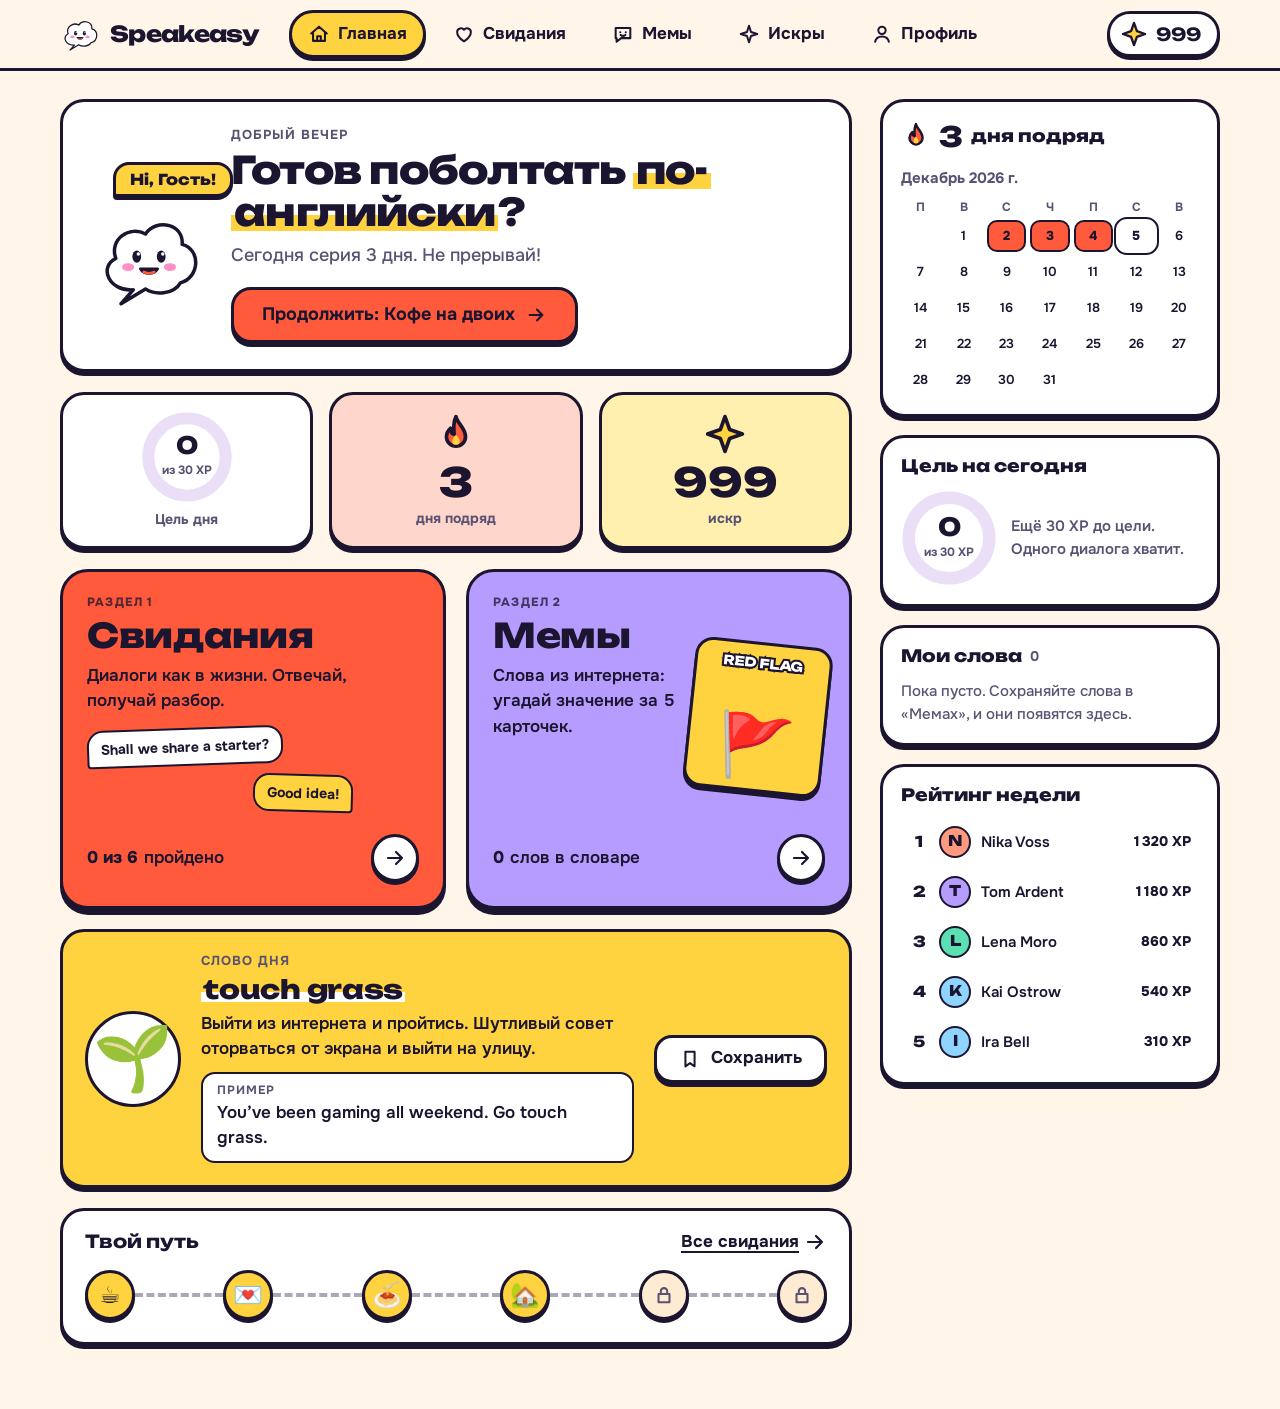
==== commit 02703a56: "feat: Speakeasy, новый светлый дизайн с маскотом и тропой уровней Co-Authored-By: Claude Sonnet 5.5 " ====
--- a/speakeasy/index.html
+++ b/speakeasy/index.html
@@ -3,33 +3,37 @@
 <head>
 <meta charset="utf-8">
 <meta name="viewport" content="width=device-width,initial-scale=1,viewport-fit=cover">
-<meta name="theme-color" content="#0c0610">
+<meta name="theme-color" content="#FFF6E9">
 <title>Speakeasy — английский для свиданий</title>
 <meta name="description" content="Speakeasy: репетируй живые диалоги для свиданий и учи слова из мемов. Автор курса Mia Lane.">
-<link rel="icon" href="data:image/svg+xml,%3Csvg xmlns='http://www.w3.org/2000/svg' viewBox='0 0 32 32'%3E%3Crect width='32' height='32' rx='9' fill='%230c0610'/%3E%3Cpath d='M16 5l2.6 8.4L27 16l-8.4 2.6L16 27l-2.6-8.4L5 16l8.4-2.6z' fill='%23ff3d9a'/%3E%3C/svg%3E">
+<link rel="icon" href="data:image/svg+xml,%3Csvg xmlns='http://www.w3.org/2000/svg' viewBox='0 0 32 32'%3E%3Crect width='32' height='32' rx='9' fill='%23FFD23F'/%3E%3Cpath d='M16 5l2.6 8.4L27 16l-8.4 2.6L16 27l-2.6-8.4L5 16l8.4-2.6z' fill='%23FF5A3C' stroke='%231B1530' stroke-width='2' stroke-linejoin='round'/%3E%3C/svg%3E">
 <link rel="preconnect" href="https://fonts.googleapis.com">
 <link rel="preconnect" href="https://fonts.gstatic.com" crossorigin>
-<link rel="stylesheet" href="https://fonts.googleapis.com/css2?family=Fraunces:ital,opsz,wght@1,9..144,500;1,9..144,700;1,9..144,900&family=Onest:wght@400;500;600;700&display=swap">
+<link rel="stylesheet" href="https://fonts.googleapis.com/css2?family=Onest:wght@400;500;600;700;800&family=Unbounded:wght@600;700;800&display=swap">
 <link rel="stylesheet" href="css/base.css">
+<link rel="stylesheet" href="css/shell.css">
 <link rel="stylesheet" href="css/home.css">
+<link rel="stylesheet" href="css/path.css">
 <link rel="stylesheet" href="css/chat.css">
-<link rel="stylesheet" href="css/cards.css">
+<link rel="stylesheet" href="css/memes.css">
+<link rel="stylesheet" href="css/pages.css">
 </head>
 <body>
 <a class="skip" href="#main">К содержимому</a>
 <div class="app" id="app">
-  <nav class="rail" id="rail" aria-label="Основная навигация"></nav>
-  <main id="main" class="main" tabindex="-1">
-    <header class="topbar" id="topbar"></header>
-    <div id="view"></div>
-  </main>
-  <aside class="aside" id="aside" aria-label="Статистика"></aside>
+  <header class="top" id="topbar">
+    <div class="top-in"><div id="brand"></div><nav class="menu" id="menu" aria-label="Основная навигация"></nav><span id="pillbox"></span></div>
+  </header>
+  <div class="wrap">
+    <main id="main" class="main" tabindex="-1"><div id="view"></div></main>
+    <aside class="aside" id="aside" aria-label="Статистика"></aside>
+  </div>
   <nav class="bnav" id="bnav" aria-label="Нижняя навигация"></nav>
 </div>
 <dialog id="dlg" aria-modal="true"></dialog>
 <div class="toast" id="toast" role="status" aria-live="polite"></div>
 <div id="fx" aria-hidden="true"></div>
-<noscript><p style="padding:24px;color:#fff">Для работы Speakeasy нужен JavaScript.</p></noscript>
+<noscript><p style="padding:24px">Для работы Speakeasy нужен JavaScript.</p></noscript>
 <script src="js/data.js"></script>
 <script src="js/memes-data.js"></script>
 <script src="js/art.js"></script>
--- a/speakeasy/css/base.css
+++ b/speakeasy/css/base.css
@@ -1,158 +1,71 @@
-/* Speakeasy: токены, оболочка, навигация, общие компоненты */
+/* Speakeasy: токены, типографика, кнопки, карточки. Светлый «наклейный» стиль. */
 :root {
-  --bg: #0c0610; --bg2: #150a1c; --card: #1b0f25; --card2: #271631; --line: #3b2449;
-  --tx: #f8eff4; --mut: #bda9c4; --mag: #ff3d9a; --amb: #ffb347; --mint: #6ef0e0; --ok: #6ef0b0; --err: #ff7f8a;
-  --serif: 'Fraunces', Georgia, 'Times New Roman', serif;
-  --sans: 'Onest', system-ui, -apple-system, 'Segoe UI', Roboto, sans-serif;
-  --grad: linear-gradient(135deg, #ff4fa3, #ffb347);
-  --spring: cubic-bezier(.34, 1.56, .64, 1);
-  --safe-b: env(safe-area-inset-bottom, 0px);
+  --cream: #FFF6E9; --cream-2: #FFEBD2; --ink: #1B1530; --ink-2: #5A5272; --white: #fff;
+  --tomato: #FF5A3C; --lemon: #FFD23F; --lilac: #B79CFF; --mint: #5BE0B3; --pink: #FF8FC7;
+  --tomato-l: #FFD6CB; --lemon-l: #FFF0B0; --lilac-l: #E7DEFF; --mint-l: #C9F5E5; --pink-l: #FFDCEE;
+  --bd: 3px solid var(--ink); --sh: 0 4px 0 var(--ink); --sh-s: 0 3px 0 var(--ink);
+  --r: 24px; --r-s: 16px;
+  --f-h: 'Unbounded', 'Arial Rounded MT Bold', 'Trebuchet MS', system-ui, sans-serif;
+  --f-t: 'Onest', system-ui, -apple-system, 'Segoe UI', Roboto, sans-serif;
 }
-* { box-sizing: border-box; -webkit-tap-highlight-color: transparent; }
-html { color-scheme: dark; }
-body { margin: 0; min-height: 100dvh; background: var(--bg); color: var(--tx); font: 400 16px/1.5 var(--sans); overflow-x: hidden; }
-body::before { content: ''; position: fixed; inset: 0; z-index: -1; pointer-events: none;
-  background: radial-gradient(60vw 50vh at 8% -5%, rgba(255, 61, 154, .22), transparent 70%), radial-gradient(55vw 55vh at 100% 105%, rgba(255, 179, 71, .15), transparent 70%), radial-gradient(40vw 40vh at 60% 40%, rgba(110, 60, 200, .10), transparent 70%); }
-body::after { content: ''; position: fixed; inset: 0; z-index: 90; pointer-events: none; opacity: .09; mix-blend-mode: overlay;
-  background-image: url("data:image/svg+xml,%3Csvg xmlns='http://www.w3.org/2000/svg' width='180' height='180'%3E%3Cfilter id='n'%3E%3CfeTurbulence type='fractalNoise' baseFrequency='.9' numOctaves='2' stitchTiles='stitch'/%3E%3C/filter%3E%3Crect width='100%25' height='100%25' filter='url(%23n)'/%3E%3C/svg%3E"); }
-h1, h2, h3, p { margin: 0; }
-[hidden] { display: none !important; }
+* { box-sizing: border-box; }
+html { -webkit-text-size-adjust: 100%; }
+body { margin: 0; background: var(--cream); color: var(--ink); font: 500 17px/1.5 var(--f-t); min-height: 100dvh; -webkit-tap-highlight-color: transparent; }
+h1, h2, h3, p, ul, ol { margin: 0; }
+ul, ol { padding: 0; list-style: none; }
 a { color: inherit; text-decoration: none; }
 button { font: inherit; color: inherit; cursor: pointer; }
-button:disabled { cursor: not-allowed; }
-:focus-visible { outline: 2px solid var(--amb); outline-offset: 3px; border-radius: 8px; }
-:focus:not(:focus-visible) { outline: none; }
-h1:focus, main:focus { outline: none; }
-.ic { width: 22px; height: 22px; flex: none; }
-.skip { position: fixed; left: 12px; top: -60px; z-index: 200; background: var(--amb); color: #1a0612; padding: 10px 16px; border-radius: 10px; font-weight: 600; }
-.skip:focus { top: 12px; }
+:focus-visible { outline: 3px solid var(--ink); outline-offset: 3px; border-radius: 10px; box-shadow: 0 0 0 6px var(--lemon); }
+.sr { position: absolute; width: 1px; height: 1px; overflow: hidden; clip: rect(0 0 0 0); white-space: nowrap; }
+.skip { position: absolute; left: 8px; top: -60px; background: var(--ink); color: #fff; padding: 10px 16px; border-radius: 12px; z-index: 100; }
+.skip:focus { top: 8px; }
 
-/* оболочка */
-.app { min-height: 100dvh; display: grid; grid-template-columns: minmax(0, 1fr); }
-.rail, .aside { display: none; }
-.main { min-width: 0; padding: 0 16px calc(96px + var(--safe-b)); max-width: 880px; width: 100%; margin: 0 auto; }
-.topbar { display: flex; align-items: center; justify-content: space-between; padding: max(14px, env(safe-area-inset-top)) 0 10px; }
-.brand { display: flex; align-items: center; gap: 10px; min-height: 44px; }
-.logo { width: 38px; height: 38px; border-radius: 12px; display: grid; place-items: center; background: var(--grad); color: #1a0612; box-shadow: 0 0 22px rgba(255, 61, 154, .55); }
-.bn-t { font: italic 700 22px/1 var(--serif); letter-spacing: -.01em; }
-.pill { display: inline-flex; align-items: center; gap: 8px; min-height: 44px; padding: 0 16px 0 12px; border-radius: 999px; background: rgba(255, 179, 71, .1); border: 1px solid rgba(255, 179, 71, .45); color: var(--amb); font-weight: 700; box-shadow: 0 0 18px rgba(255, 179, 71, .18); transition: transform .25s var(--spring); }
-.pill:active { transform: scale(.95); }
+.h1 { font: 800 clamp(26px, 4.4vw, 38px)/1.12 var(--f-h); letter-spacing: -.02em; }
+.h2 { font: 800 clamp(20px, 3vw, 26px)/1.15 var(--f-h); letter-spacing: -.01em; }
+.h3 { font: 700 18px/1.2 var(--f-h); }
+.eyebrow { font: 700 13px/1 var(--f-t); letter-spacing: .08em; text-transform: uppercase; color: var(--ink-2); margin-bottom: 8px; }
+.lead { font-size: 18px; color: var(--ink-2); margin-top: 8px; max-width: 46ch; }
+.lead b { color: var(--ink); }
+/* английские фразы: маркерное подчёркивание */
+.mk { background: linear-gradient(transparent 58%, var(--lemon) 58%, var(--lemon) 92%, transparent 92%); padding: 0 .08em; -webkit-box-decoration-break: clone; box-decoration-break: clone; }
+.sec-h { margin: 32px 0 14px; display: flex; align-items: baseline; gap: 10px; }
+.sec-h small { font: 700 15px var(--f-t); color: var(--ink-2); }
+.link { font-weight: 700; display: inline-flex; align-items: center; gap: 4px; text-decoration: underline; text-decoration-thickness: 2px; text-underline-offset: 4px; }
+.ic { width: 24px; height: 24px; flex: none; }
+.ic.fill { stroke: none; }
 
-/* нижняя навигация (мобильная) */
-.bnav { position: fixed; left: 10px; right: 10px; bottom: calc(10px + var(--safe-b)); z-index: 40; display: grid; grid-template-columns: repeat(5, 1fr); gap: 2px; padding: 6px; border-radius: 22px; background: rgba(27, 15, 37, .88); backdrop-filter: blur(16px); -webkit-backdrop-filter: blur(16px); border: 1px solid var(--line); box-shadow: 0 10px 40px rgba(0, 0, 0, .6); }
-.bnav .nl { display: flex; flex-direction: column; align-items: center; justify-content: center; gap: 2px; min-height: 52px; border-radius: 16px; font-size: 11px; font-weight: 500; color: var(--mut); transition: color .2s, background .2s, transform .25s var(--spring); }
-.bnav .nl[aria-current] { color: #fff; background: rgba(255, 61, 154, .2); box-shadow: inset 0 0 0 1px rgba(255, 61, 154, .55); }
-.bnav .nl:active { transform: scale(.92); }
-body[data-route=chat] .bnav, body[data-route=chat] .topbar { display: none; }
-body[data-route=chat] .main { padding: 0; }
+.card { background: var(--white); border: var(--bd); border-radius: var(--r); box-shadow: var(--sh); padding: 22px; }
+.card.flat { box-shadow: var(--sh); }
+.tone-lilac { background: var(--lilac); } .tone-lemon { background: var(--lemon); } .tone-mint { background: var(--mint); }
+.tone-tomato { background: var(--tomato); } .tone-pink { background: var(--pink); }
 
-/* кнопки */
-.btn { display: inline-flex; align-items: center; justify-content: center; gap: 10px; min-height: 48px; padding: 0 22px; border-radius: 999px; border: 1px solid transparent; font-weight: 600; font-size: 16px; line-height: 1.2; transition: transform .25s var(--spring), box-shadow .25s, background .2s; }
-.btn:active:not(:disabled) { transform: scale(.96); }
-.btn.big { min-height: 56px; font-size: 17px; padding: 0 28px; }
-.btn.pri { background: var(--grad); color: #1a0612; box-shadow: 0 8px 28px rgba(255, 61, 154, .38); }
-.btn.pri:hover { box-shadow: 0 10px 34px rgba(255, 61, 154, .6); }
-.btn.ghost { background: rgba(255, 255, 255, .05); border-color: var(--line); color: var(--tx); }
-.btn.ghost:hover:not(:disabled) { background: rgba(255, 255, 255, .1); }
-.btn.ghost:disabled { color: var(--mut); opacity: .8; }
-.btn.danger { background: rgba(255, 127, 138, .12); border-color: rgba(255, 127, 138, .6); color: var(--err); }
-.ib { width: 44px; height: 44px; display: grid; place-items: center; border-radius: 14px; border: 1px solid var(--line); background: rgba(255, 255, 255, .05); transition: transform .25s var(--spring); }
-.ib:active { transform: scale(.9); }
-.ib.sm { width: 44px; height: 44px; border: 0; background: transparent; }
-.chip-b { display: inline-flex; align-items: center; gap: 6px; min-height: 44px; padding: 0 14px; border-radius: 999px; border: 1px solid var(--line); background: rgba(255, 255, 255, .05); font-size: 14px; font-weight: 600; }
-.chip-b[aria-pressed=true] { background: rgba(110, 240, 224, .14); border-color: var(--mint); color: var(--mint); }
-.chip-b:disabled { opacity: .5; }
-.chip-b .ic { width: 18px; height: 18px; }
+/* кнопки: толстый контур, смещённая тень, вдавливаются */
+.btn { display: inline-flex; align-items: center; justify-content: center; gap: 10px; min-height: 48px; padding: 10px 22px; background: var(--white); border: var(--bd); border-radius: 18px; box-shadow: var(--sh); font: 700 17px/1.2 var(--f-t); transition: transform .08s, box-shadow .08s, background .15s; text-align: center; }
+.btn:hover { background: var(--lemon-l); }
+.btn:active:not(:disabled) { transform: translateY(4px); box-shadow: 0 0 0 var(--ink); }
+.btn.pri { background: var(--tomato); color: var(--ink); } .btn.pri:hover { background: #ff7157; }
+.btn.ghost { background: var(--cream); }
+.btn.danger { background: var(--pink-l); } .btn.danger:hover { background: var(--pink); }
+.btn.big { min-height: 56px; padding: 12px 28px; font-size: 18px; border-radius: 20px; }
+.btn:disabled { opacity: .55; cursor: not-allowed; box-shadow: none; transform: translateY(4px); background: var(--cream-2); }
+.btn .ic { width: 22px; height: 22px; }
+.ib { width: 48px; height: 48px; display: inline-grid; place-items: center; background: var(--white); border: var(--bd); border-radius: 16px; box-shadow: var(--sh-s); flex: none; transition: transform .08s, box-shadow .08s; }
+.ib:active { transform: translateY(3px); box-shadow: none; }
+.ib.sm { width: 44px; height: 44px; border-radius: 14px; border-width: 2px; box-shadow: 0 2px 0 var(--ink); }
 
-/* типографика страниц */
-.page { padding-top: 8px; animation: rise .5s var(--spring) both; }
-.eyebrow { font-size: 12px; font-weight: 600; letter-spacing: .16em; text-transform: uppercase; color: var(--amb); }
-.page-h { font: italic 900 clamp(46px, 11vw, 84px)/.95 var(--serif); letter-spacing: -.02em; margin: 6px 0 12px; text-shadow: 0 0 40px rgba(255, 61, 154, .4); }
-.page-h.sm { font-size: 28px; margin: 0; flex: 1; text-align: center; }
-.lead { color: var(--mut); max-width: 56ch; font-size: 17px; }
-.ph-head { margin-bottom: 22px; display: flex; flex-direction: column; align-items: flex-start; gap: 4px; }
-.ph-head .btn { margin-top: 16px; }
-.sec-h { font: italic 700 28px/1.1 var(--serif); margin: 36px 0 14px; display: flex; align-items: baseline; gap: 10px; }
-.sec-h small { font: 500 14px var(--sans); color: var(--mut); }
-.empty { padding: 28px; border: 1px dashed var(--line); border-radius: 18px; color: var(--mut); text-align: center; }
-.seg { display: flex; gap: 8px; margin: 0 0 18px; flex-wrap: wrap; }
-.seg-b { min-height: 44px; padding: 0 18px; border-radius: 999px; border: 1px solid var(--line); background: transparent; font-weight: 600; }
-.seg-b[aria-pressed=true] { background: var(--tx); color: #1a0612; border-color: var(--tx); }
+.av { width: var(--s); height: var(--s); border-radius: 50%; background: var(--bg); border: 2.5px solid var(--ink); display: inline-grid; place-items: center; font: 800 calc(var(--s) * .46)/1 var(--f-h); flex: none; }
+.mascot { display: block; flex: none; height: auto; }
+.ex { margin-top: 10px; padding: 10px 14px; background: var(--lemon-l); border: 2px solid var(--ink); border-radius: 14px; font-weight: 600; }
+.ex span { display: block; font: 700 12px/1 var(--f-t); letter-spacing: .08em; text-transform: uppercase; color: var(--ink-2); margin-bottom: 4px; }
+.empty { display: flex; align-items: center; gap: 16px; font-weight: 600; color: var(--ink-2); }
+.empty-s { color: var(--ink-2); font-size: 15px; }
+.steps { display: flex; gap: 6px; flex: 1; }
+.steps i { flex: 1; height: 12px; background: var(--white); border: 2.5px solid var(--ink); border-radius: 8px; transition: background .2s; }
+.steps i.done { background: var(--mint); } .steps i.cur { background: var(--lemon); }
+.star { width: 26px; height: 26px; } .star:not(.on) { opacity: .55; }
+.lvl { display: inline-block; padding: 2px 9px; border: 2px solid var(--ink); border-radius: 999px; font: 800 12px/1.4 var(--f-t); background: var(--lemon); margin-right: 8px; }
+.lvl.lv-B1 { background: var(--mint); } .lvl.lv-B2 { background: var(--lilac); }
 
-/* панели статистики */
-.panel { background: linear-gradient(160deg, rgba(39, 22, 49, .9), rgba(27, 15, 37, .9)); border: 1px solid var(--line); border-radius: 22px; padding: 18px; margin-bottom: 14px; }
-.ph { font: 600 13px var(--sans); letter-spacing: .1em; text-transform: uppercase; color: var(--mut); margin-bottom: 12px; display: flex; align-items: baseline; gap: 8px; }
-.ph small { font-size: 13px; letter-spacing: 0; text-transform: none; }
-.ph .big { font: italic 900 38px/1 var(--serif); color: var(--amb); letter-spacing: 0; text-shadow: 0 0 22px rgba(255, 179, 71, .6); }
-.cal-h { font-weight: 600; margin-bottom: 8px; }
-.cal-g { display: grid; grid-template-columns: repeat(7, 1fr); gap: 4px; text-align: center; font-size: 13px; }
-.cw { color: var(--mut); font-size: 11px; padding-bottom: 2px; }
-.cd { aspect-ratio: 1; display: grid; place-items: center; border-radius: 10px; color: var(--mut); }
-.cd.on { background: rgba(255, 61, 154, .22); color: #fff; box-shadow: inset 0 0 0 1px rgba(255, 61, 154, .7), 0 0 12px rgba(255, 61, 154, .35); font-weight: 600; }
-.cd.today { outline: 2px solid var(--amb); outline-offset: -2px; color: #fff; }
-.chips { list-style: none; margin: 0; padding: 0; display: flex; flex-wrap: wrap; gap: 8px; }
-.chips li { padding: 6px 12px; border-radius: 999px; background: rgba(110, 240, 224, .1); border: 1px solid rgba(110, 240, 224, .4); color: var(--mint); font-size: 14px; }
-.empty-s { color: var(--mut); font-size: 14px; }
-.board { list-style: none; margin: 0; padding: 0; display: grid; gap: 8px; }
-.board li { display: flex; align-items: center; gap: 10px; padding: 6px 10px 6px 6px; border-radius: 14px; }
-.board li.me { background: rgba(255, 179, 71, .12); box-shadow: inset 0 0 0 1px rgba(255, 179, 71, .45); }
-.board .pos { width: 18px; text-align: center; font: italic 700 18px var(--serif); color: var(--mut); }
-.board .nm { flex: 1; min-width: 0; overflow: hidden; text-overflow: ellipsis; white-space: nowrap; font-size: 14px; }
-.board .pts { font-size: 13px; color: var(--mut); }
-.av { width: var(--s, 40px); height: var(--s, 40px); border-radius: 50%; flex: none; display: grid; place-items: center; font: italic 700 calc(var(--s, 40px) * .5)/1 var(--serif); color: #fff; background: radial-gradient(circle at 30% 25%, hsl(var(--h) 90% 70%), hsl(var(--h) 75% 38%) 60%, hsl(var(--h) 70% 22%)); box-shadow: 0 0 0 2px rgba(255, 255, 255, .12), 0 0 16px hsl(var(--h) 90% 50% / .45); }
-
-/* диалоги, тост, конфетти */
-dialog { border: 1px solid var(--line); border-radius: 26px; background: var(--card); color: var(--tx); padding: 0; width: min(440px, calc(100vw - 28px)); max-height: 90dvh; overflow: auto; box-shadow: 0 30px 80px rgba(0, 0, 0, .7), 0 0 60px rgba(255, 61, 154, .2); }
-dialog::backdrop { background: rgba(8, 3, 12, .72); backdrop-filter: blur(4px); }
-dialog[open] { animation: pop .35s var(--spring); }
-.dlg-in { margin: 0; padding: 24px; display: flex; flex-direction: column; gap: 12px; }
-.dlg-t { font: italic 700 26px/1.15 var(--serif); }
-.dlg-p { color: var(--mut); }
-.dlg-p b { color: var(--amb); }
-.dlg-b { display: flex; gap: 10px; flex-wrap: wrap; justify-content: flex-end; margin-top: 6px; }
-.dlg-b .btn { flex: 1 1 140px; }
-.dlg-card { width: 210px; margin: 0 auto 6px; transform: rotate(-3deg); }
-.ex { background: rgba(255, 179, 71, .1); border-left: 3px solid var(--amb); padding: 10px 14px; border-radius: 10px; font-style: italic; }
-.ex span { display: block; font: 600 11px var(--sans); letter-spacing: .12em; text-transform: uppercase; color: var(--amb); font-style: normal; }
-.toast { position: fixed; left: 50%; bottom: calc(100px + var(--safe-b)); transform: translate(-50%, 24px); opacity: 0; pointer-events: none; z-index: 120; max-width: min(420px, calc(100vw - 32px)); padding: 12px 20px; border-radius: 16px; background: #fff; color: #1a0612; font-weight: 600; box-shadow: 0 10px 40px rgba(0, 0, 0, .5); transition: opacity .25s, transform .35s var(--spring); }
-.toast.on { opacity: 1; transform: translate(-50%, 0); }
-#fx { position: fixed; inset: 0; pointer-events: none; z-index: 150; overflow: hidden; }
-#fx i { position: absolute; top: -20px; left: var(--x); width: var(--w); height: calc(var(--w) * 1.6); border-radius: 2px; animation: fall var(--d) cubic-bezier(.3, .6, .6, 1) forwards; }
-@keyframes fall { to { transform: translate(var(--dx), 110vh) rotate(var(--r)); opacity: .9; } }
-@keyframes rise { from { opacity: 0; transform: translateY(18px); } to { opacity: 1; transform: none; } }
-@keyframes pop { from { opacity: 0; transform: scale(.92) translateY(10px); } to { opacity: 1; transform: none; } }
-
-/* планшет: рельс с иконками */
-@media (min-width: 701px) {
-  .app { grid-template-columns: 88px minmax(0, 1fr); }
-  .rail { display: flex; flex-direction: column; align-items: center; gap: 22px; position: sticky; top: 0; height: 100dvh; padding: 20px 10px; border-right: 1px solid var(--line); background: rgba(12, 6, 16, .6); }
-  .rail .bn-t, .rail-foot { display: none; }
-  .rail-links { display: flex; flex-direction: column; gap: 6px; width: 100%; }
-  .rail .nl { display: flex; align-items: center; justify-content: center; gap: 14px; min-height: 56px; border-radius: 16px; color: var(--mut); transition: background .2s, color .2s; }
-  .rail .nl span { position: absolute; width: 1px; height: 1px; overflow: hidden; clip: rect(0 0 0 0); }
-  .rail .nl:hover { background: rgba(255, 255, 255, .06); color: var(--tx); }
-  .rail .nl[aria-current] { color: #fff; background: rgba(255, 61, 154, .2); box-shadow: inset 0 0 0 1px rgba(255, 61, 154, .55), 0 0 20px rgba(255, 61, 154, .2); }
-  .bnav, .topbar .brand { display: none; }
-  .topbar { justify-content: flex-end; padding-top: 20px; }
-  .main { padding: 0 32px 48px; }
-  .toast { bottom: 28px; }
-  body[data-route=chat] .topbar { display: none; }
-  body[data-route=chat] .main { padding: 24px 32px; }
-}
-/* ПК: рельс с подписями + правая колонка */
-@media (min-width: 1024px) {
-  .app { grid-template-columns: 252px minmax(0, 1fr) 340px; }
-  .rail { align-items: stretch; padding: 26px 18px; gap: 28px; }
-  .rail .bn-t, .rail-foot { display: block; }
-  .rail .nl { justify-content: flex-start; padding: 0 16px; font-weight: 500; font-size: 16px; }
-  .rail .nl span { position: static; width: auto; height: auto; clip: auto; }
-  .rail-foot { margin-top: auto; padding: 16px; border-radius: 18px; border: 1px solid var(--line); background: var(--card); }
-  .rf-k { display: block; font-size: 11px; letter-spacing: .14em; text-transform: uppercase; color: var(--amb); }
-  .rail-foot b { display: block; font: italic 700 22px var(--serif); }
-  .rf-s { color: var(--mut); font-size: 13px; }
-  .aside { display: block; position: sticky; top: 0; height: 100dvh; overflow-y: auto; padding: 28px 24px 28px 0; scrollbar-width: thin; }
-  .main { max-width: 960px; padding: 0 40px 56px; margin: 0; }
-  .stats-inline { display: none !important; }
-}
-@media (max-width: 700px) { .rail-links { display: none; } }
+@keyframes shake { 0%, 100% { transform: translateX(0); } 20% { transform: translateX(-9px); } 40% { transform: translateX(8px); } 60% { transform: translateX(-6px); } 80% { transform: translateX(4px); } }
+@keyframes pop { 0% { transform: scale(.9); } 60% { transform: scale(1.04); } 100% { transform: scale(1); } }
 @media (prefers-reduced-motion: reduce) { *, *::before, *::after { animation-duration: .01ms !important; animation-iteration-count: 1 !important; transition-duration: .01ms !important; scroll-behavior: auto !important; } }
--- a/speakeasy/css/shell.css
+++ b/speakeasy/css/shell.css
@@ -0,0 +1,87 @@
+/* Оболочка: шапка с меню-таблетками, колонки, нижняя панель, панели справа, диалог, тост, конфетти. */
+.top { position: sticky; top: 0; z-index: 30; background: var(--cream); border-bottom: var(--bd); }
+.top-in { max-width: 1200px; margin: 0 auto; padding: 10px 20px; display: flex; align-items: center; gap: 18px; }
+.brand { display: flex; align-items: center; gap: 10px; }
+.bn-t { font: 800 22px/1 var(--f-h); letter-spacing: -.03em; }
+.menu { display: flex; gap: 8px; margin-left: 12px; flex: 1; }
+.nl { display: inline-flex; align-items: center; gap: 8px; min-height: 44px; padding: 8px 16px; border: 3px solid transparent; border-radius: 999px; font-weight: 700; transition: background .15s; }
+.menu .nl:hover { background: var(--lemon-l); }
+.nl .ic { width: 22px; height: 22px; }
+.menu .nl[aria-current] { background: var(--lemon); border-color: var(--ink); box-shadow: var(--sh-s); }
+#pillbox { margin-left: auto; }
+.pill { display: inline-flex; align-items: center; gap: 8px; min-height: 44px; padding: 6px 16px 6px 10px; background: var(--white); border: var(--bd); border-radius: 999px; box-shadow: var(--sh-s); font: 800 18px var(--f-h); }
+.pill .ic { width: 28px; height: 28px; }
+
+.wrap { max-width: 1200px; margin: 0 auto; padding: 28px 20px 64px; display: grid; grid-template-columns: minmax(0, 1fr) 340px; gap: 28px; align-items: start; }
+.main { min-width: 0; outline: none; }
+.page { display: flex; flex-direction: column; gap: 20px; }
+.page > .sec-h { margin-bottom: -6px; }
+.aside { display: flex; flex-direction: column; gap: 18px; }
+.stats-inline { display: none; flex-direction: column; gap: 18px; }
+
+.panel { background: var(--white); border: var(--bd); border-radius: var(--r); box-shadow: var(--sh); padding: 18px; }
+.ph { font: 800 17px/1.2 var(--f-h); display: flex; align-items: center; gap: 8px; margin-bottom: 14px; }
+.ph small { font: 700 14px var(--f-t); color: var(--ink-2); }
+.ph .big { font-size: 28px; }
+.ph-ic { width: 30px; height: 30px; }
+.cal-h { font-weight: 700; margin-bottom: 8px; color: var(--ink-2); font-size: 15px; }
+.cal-g { display: grid; grid-template-columns: repeat(7, 1fr); gap: 4px; text-align: center; }
+.cw { font-size: 12px; font-weight: 700; color: var(--ink-2); }
+.cd { height: 32px; display: grid; place-items: center; font-size: 13px; font-weight: 600; border-radius: 10px; }
+.cd.on { background: var(--tomato); border: 2px solid var(--ink); font-weight: 800; }
+.cd.today { outline: 2.5px solid var(--ink); outline-offset: 1px; font-weight: 800; }
+.goal-row { display: flex; align-items: center; gap: 14px; }
+.goal-row p { font-size: 15px; color: var(--ink-2); font-weight: 600; }
+.ring { position: relative; width: var(--sz, 112px); height: var(--sz, 112px); flex: none; }
+.ring svg { width: 100%; height: 100%; }
+.rg-t, .rg-p { fill: none; stroke-width: 13; }
+.rg-t { stroke: #EADFF7; } .rg-p { stroke: var(--tomato); stroke-linecap: butt; }
+.rg-c { position: absolute; inset: 0; display: grid; place-content: center; text-align: center; }
+.rg-c b { font: 800 calc(var(--sz) * .26)/1 var(--f-h); }
+.rg-c small { font-size: 12px; font-weight: 700; color: var(--ink-2); margin-top: 3px; }
+.chips { display: flex; flex-wrap: wrap; gap: 8px; }
+.chips li { padding: 5px 12px; background: var(--lilac-l); border: 2px solid var(--ink); border-radius: 999px; font-weight: 700; font-size: 15px; }
+.board { display: flex; flex-direction: column; gap: 6px; }
+.board li { display: flex; align-items: center; gap: 10px; padding: 6px 8px; border-radius: 14px; font-weight: 600; font-size: 15px; }
+.board li.me { background: var(--lemon); border: 2px solid var(--ink); }
+.board .pos { width: 20px; text-align: center; font: 800 15px var(--f-h); }
+.board .nm { flex: 1; min-width: 0; overflow: hidden; text-overflow: ellipsis; white-space: nowrap; }
+.board .pts { font-weight: 800; font-size: 14px; }
+
+.bnav { display: none; }
+
+dialog { border: var(--bd); border-radius: 28px; padding: 0; background: var(--white); color: var(--ink); box-shadow: 0 6px 0 var(--ink); width: min(440px, calc(100vw - 32px)); max-height: calc(100dvh - 32px); }
+dialog::backdrop { background: rgba(27, 21, 48, .55); }
+.dlg-in { padding: 24px; display: flex; flex-direction: column; gap: 14px; }
+.dlg-t { font: 800 21px/1.2 var(--f-h); }
+.dlg-p { color: var(--ink-2); font-weight: 500; } .dlg-p b { color: var(--ink); }
+.dlg-b { display: flex; gap: 12px; justify-content: flex-end; flex-wrap: wrap; margin-top: 4px; }
+.toast { position: fixed; left: 50%; bottom: 28px; transform: translate(-50%, 24px); background: var(--ink); color: #fff; padding: 12px 20px; border-radius: 999px; font-weight: 700; opacity: 0; pointer-events: none; transition: opacity .2s, transform .2s; z-index: 80; max-width: calc(100vw - 32px); text-align: center; }
+.toast.on { opacity: 1; transform: translate(-50%, 0); }
+#fx { position: fixed; inset: 0; pointer-events: none; overflow: hidden; z-index: 90; }
+#fx i { position: absolute; top: -20px; left: var(--x); width: var(--w); height: calc(var(--w) * 1.6); border: 2px solid var(--ink); border-radius: 3px; animation: fall var(--d) ease-in forwards; }
+@keyframes fall { to { transform: translate(var(--dx), 108vh) rotate(var(--r)); } }
+
+/* чат и раунд: фокус на диалоге, без правой колонки */
+body[data-route=chat] .wrap, body[data-route=play] .wrap { grid-template-columns: minmax(0, 780px); justify-content: center; }
+body[data-route=chat] .aside, body[data-route=play] .aside { display: none; }
+
+@media (max-width: 1023px) {
+  .wrap { grid-template-columns: minmax(0, 1fr); max-width: 760px; }
+  .aside { display: none; }
+  .stats-inline { display: flex; }
+  .menu .nl span { display: none; } .menu .nl { padding: 8px 12px; }
+  .menu .nl[aria-current] span { display: inline; }
+}
+@media (max-width: 700px) {
+  body { font-size: 16px; }
+  .top-in { padding: 8px 16px; } .menu { display: none; }
+  .wrap { padding: 18px 16px calc(104px + env(safe-area-inset-bottom)); }
+  .bnav { display: grid; grid-template-columns: repeat(5, 1fr); position: fixed; left: 0; right: 0; bottom: 0; z-index: 40; background: var(--white); border-top: var(--bd); padding: 8px 8px calc(8px + env(safe-area-inset-bottom)); gap: 4px; }
+  .bnav .nl { flex-direction: column; gap: 2px; justify-content: center; min-height: 58px; padding: 6px 2px; border-radius: 18px; font-size: 12px; }
+  .bnav .nl .ic { width: 28px; height: 28px; }
+  .bnav .nl[aria-current] { background: var(--lemon); border-color: var(--ink); box-shadow: var(--sh-s); }
+  body[data-route=chat] .bnav, body[data-route=play] .bnav { display: none; }
+  body[data-route=chat] .wrap, body[data-route=play] .wrap { padding-bottom: 16px; }
+  .bn-t { font-size: 19px; }
+}
--- a/speakeasy/css/home.css
+++ b/speakeasy/css/home.css
@@ -1,48 +1,66 @@
-/* Главная: герой, неоновая трубка, билеты */
-.hero { position: relative; border-radius: 28px; overflow: hidden; margin-top: 8px; border: 1px solid var(--line); box-shadow: 0 0 60px rgba(255, 61, 154, .18); isolation: isolate; animation: rise .6s var(--spring) both; }
-.hero-art { position: absolute; inset: 0 0 auto 0; width: 100%; height: 360px; z-index: -1; -webkit-mask-image: linear-gradient(#000 62%, transparent); mask-image: linear-gradient(#000 62%, transparent); }
-.hero-in { padding: 250px 22px 24px; display: flex; flex-direction: column; gap: 14px; align-items: flex-start; }
-.hero-h { font: italic 900 clamp(32px, 8.2vw, 68px)/1.02 var(--serif); letter-spacing: -.02em; text-shadow: 0 2px 30px rgba(12, 6, 16, .9); }
-.hero-h em { color: var(--amb); text-shadow: 0 0 30px rgba(255, 179, 71, .7); }
-.hero-p { color: #e6d6ec; max-width: 48ch; text-shadow: 0 1px 12px #0c0610; }
-.hero-goal { width: min(420px, 100%); }
-.sign { animation: flick 5s infinite; }
-.sign.s2 { animation-duration: 7s; animation-delay: 1s; }
-.sign.s3 { animation-duration: 4s; animation-delay: 2s; }
-@keyframes flick { 0%, 92%, 96%, 100% { opacity: 1; } 94% { opacity: .55; } 98% { opacity: .75; } }
+/* Главная */
+.hello { display: flex; align-items: center; gap: 26px; padding: 26px 30px; background: var(--white); }
+.hello-m { position: relative; padding-top: 44px; flex: none; }
+.hello-m .mascot { animation: bob 3.2s ease-in-out infinite; }
+@keyframes bob { 50% { transform: translateY(-6px) rotate(-2deg); } }
+.speech { position: absolute; top: 0; left: 50%; transform: translateX(-30%); white-space: nowrap; max-width: 220px; overflow: hidden; text-overflow: ellipsis; background: var(--lemon); border: 3px solid var(--ink); border-radius: 16px 16px 16px 4px; padding: 5px 14px; font: 800 15px var(--f-h); box-shadow: var(--sh-s); }
+.hello-t .btn { margin-top: 18px; }
 
-/* неоновая трубка */
-.tube-wrap { width: 100%; }
-.tube { height: 18px; border-radius: 999px; background: rgba(255, 255, 255, .07); border: 1px solid rgba(255, 255, 255, .18); padding: 3px; box-shadow: inset 0 0 10px rgba(0, 0, 0, .6); }
-.tube i { display: block; height: 100%; width: max(var(--p), 8px); border-radius: 999px; background: linear-gradient(90deg, #ff3d9a, #ffb347); box-shadow: 0 0 10px #ff3d9a, 0 0 26px rgba(255, 61, 154, .85), 0 0 46px rgba(255, 179, 71, .5); transition: width .9s var(--spring); animation: tubein 1s var(--spring) both; }
-@keyframes tubein { from { width: 8px; } }
-.tube-t { margin-top: 8px; font-size: 14px; color: var(--mut); }
-.tube-t b { color: var(--amb); font-size: 16px; }
+.stats3 { display: grid; grid-template-columns: repeat(3, 1fr); gap: 16px; }
+.stats3 .card { padding: 16px; display: flex; flex-direction: column; align-items: center; justify-content: center; gap: 6px; text-align: center; min-height: 150px; }
+.st-goal { background: var(--white); }
+.st-streak { background: var(--tomato-l); } .st-sparks { background: var(--lemon-l); transition: transform .08s, box-shadow .08s; }
+.st-sparks:active { transform: translateY(4px); box-shadow: 0 0 var(--ink); }
+.st-tile b { font: 800 40px/1 var(--f-h); }
+.st-ic { width: 44px; height: 44px; }
+.st-l { font-weight: 700; font-size: 14px; color: var(--ink-2); }
 
-/* билеты */
-.tickets { display: grid; gap: 16px; margin-top: 20px; }
-.ticket { display: grid; grid-template-columns: 1fr 132px; min-height: 190px; position: relative; color: #1a0612; transition: transform .35s var(--spring), filter .3s; animation: rise .6s var(--spring) both;
-  -webkit-mask: radial-gradient(circle 15px at 100% 50%, #0000 96%, #000) right / 51% 100% no-repeat, radial-gradient(circle 15px at 0 50%, #0000 96%, #000) left / 51% 100% no-repeat;
-  mask: radial-gradient(circle 15px at 100% 50%, #0000 96%, #000) right / 51% 100% no-repeat, radial-gradient(circle 15px at 0 50%, #0000 96%, #000) left / 51% 100% no-repeat; }
-.ticket:nth-child(2) { animation-delay: .1s; }
-.ticket:hover { transform: translateY(-4px) rotate(-.6deg); filter: drop-shadow(0 12px 30px rgba(255, 61, 154, .4)); }
-.ticket:active { transform: scale(.98); }
-.t-dates { background: linear-gradient(120deg, #ff6fb0, #ffb347); }
-.t-memes { background: linear-gradient(120deg, #7ff5e4, #ffb347 140%); }
-.t-main { padding: 22px 20px 22px 24px; display: flex; flex-direction: column; gap: 6px; }
-.t-no { font-size: 12px; font-weight: 700; letter-spacing: .18em; opacity: .75; }
-.t-h { font: italic 900 clamp(36px, 8vw, 52px)/1 var(--serif); letter-spacing: -.02em; }
-.t-main p { font-size: 15px; max-width: 34ch; font-weight: 500; }
-.t-stub { border-left: 2px dashed rgba(26, 6, 18, .5); padding: 16px 12px; display: flex; flex-direction: column; align-items: center; justify-content: space-between; text-align: center; gap: 8px; }
-.big-ic { width: 38px; height: 38px; }
-.t-meta { font-size: 12px; font-weight: 700; line-height: 1.25; }
-.t-go { display: inline-flex; align-items: center; gap: 4px; font-weight: 700; font-size: 14px; background: #1a0612; color: #fff; padding: 8px 12px; border-radius: 999px; min-height: 36px; }
-.t-go .ic { width: 16px; height: 16px; }
-.stats-inline { margin-top: 24px; display: grid; gap: 0; }
-@media (min-width: 701px) {
-  .hero-in { padding: 250px 40px 36px; }
-  .tickets { grid-template-columns: 1fr 1fr; }
-  .ticket { grid-template-columns: 1fr 120px; }
-  .stats-inline { grid-template-columns: 1fr 1fr; gap: 0 14px; align-items: start; }
+.tiles { display: grid; grid-template-columns: 1fr 1fr; gap: 20px; }
+.tile { position: relative; display: flex; flex-direction: column; gap: 8px; min-height: 300px; padding: 24px; border: var(--bd); border-radius: 28px; box-shadow: 0 6px 0 var(--ink); overflow: hidden; transition: transform .1s, box-shadow .1s; }
+.tile:hover { transform: translateY(-2px); box-shadow: 0 8px 0 var(--ink); }
+.tile:active { transform: translateY(6px); box-shadow: 0 0 0 var(--ink); }
+.t-dates { background: var(--tomato); } .t-memes { background: var(--lilac); }
+.tile-k { font: 800 12px/1 var(--f-t); letter-spacing: .1em; text-transform: uppercase; opacity: .75; }
+.tile .h2 { font-size: clamp(26px, 3.4vw, 34px); }
+.tile p { font-weight: 600; max-width: 26ch; }
+.t-memes p { max-width: calc(100% - 150px); }
+.tile-f { margin-top: auto; display: flex; align-items: center; gap: 6px; font-weight: 600; position: relative; z-index: 1; }
+.tile-f b { font-weight: 800; }
+.go { margin-left: auto; width: 48px; height: 48px; display: grid; place-items: center; background: var(--white); border: var(--bd); border-radius: 50%; box-shadow: var(--sh-s); }
+.pv-chat { display: flex; flex-direction: column; gap: 8px; width: 80%; margin: 6px 0 14px; }
+.pv-chat .b { padding: 8px 12px; border: 2.5px solid var(--ink); font-weight: 700; font-size: 14px; line-height: 1.3; }
+.b-him { background: var(--white); border-radius: 16px 16px 16px 4px; align-self: flex-start; transform: rotate(-2deg); }
+.b-me { background: var(--lemon); border-radius: 16px 16px 4px 16px; align-self: flex-end; transform: rotate(1.5deg); }
+.pv-meme { position: absolute; right: 22px; top: 70px; width: 138px; height: 150px; background: var(--lemon); border: var(--bd); border-radius: 18px; transform: rotate(6deg); display: flex; flex-direction: column; align-items: center; justify-content: space-between; padding: 10px 6px; box-shadow: var(--sh); }
+.pv-meme span { font: 800 13px var(--f-h); color: #fff; -webkit-text-stroke: 4px var(--ink); paint-order: stroke fill; text-shadow: 0 2px 0 var(--ink); }
+.pv-meme i { font-style: normal; font-size: 62px; line-height: 1; }
+
+.wod { display: flex; align-items: center; gap: 20px; background: var(--lemon); }
+.wod-e { font-size: 64px; line-height: 1; width: 96px; height: 96px; display: grid; place-items: center; background: var(--white); border: var(--bd); border-radius: 50%; flex: none; }
+.wod-b { flex: 1; min-width: 0; }
+.wod .mk { background: linear-gradient(transparent 58%, var(--white) 58%, var(--white) 92%, transparent 92%); }
+.wod-ru { margin-top: 6px; font-weight: 600; }
+.wod .ex { background: var(--white); }
+.wod .btn { flex: none; }
+
+.mini-path { padding: 18px 22px 22px; }
+.mp-h { display: flex; justify-content: space-between; align-items: center; margin-bottom: 16px; gap: 10px; }
+.mp-row { display: flex; align-items: center; }
+.mp-n { width: 50px; height: 50px; flex: none; display: grid; place-items: center; font-size: 24px; border: var(--bd); border-radius: 50%; background: var(--lemon); box-shadow: var(--sh-s); }
+.mp-n.done { background: var(--mint); } .mp-n.lock { background: var(--cream-2); color: var(--ink-2); }
+.mp-n .ic { width: 22px; height: 22px; }
+.mp-line { flex: 1; min-width: 6px; height: 0; border-top: 4px dashed var(--ink-2); opacity: .5; } .mp-line.on { border-top-style: solid; border-color: var(--ink); opacity: 1; }
+
+@media (max-width: 700px) {
+  .hello { flex-direction: column; text-align: center; padding: 22px 18px; gap: 6px; }
+  .hello-m .mascot { width: 104px; } .speech { transform: translateX(-50%); max-width: calc(100vw - 80px); }
+  .lead { margin-left: auto; margin-right: auto; }
+  .hello-t .btn { width: 100%; }
+  .stats3 { gap: 10px; } .stats3 .card { padding: 12px 6px; min-height: 130px; }
+  .st-tile b { font-size: 30px; } .st-ic { width: 36px; height: 36px; }
+  .tiles { grid-template-columns: 1fr; gap: 16px; } .tile { min-height: 220px; padding: 20px; }
+  .pv-meme { width: 104px; height: 118px; top: 62px; } .t-memes p { max-width: calc(100% - 120px); } .pv-meme i { font-size: 48px; }
+  .wod { flex-wrap: wrap; padding: 18px; gap: 14px; } .wod-e { width: 64px; height: 64px; font-size: 38px; } .wod-b { flex-basis: calc(100% - 80px); } .wod .btn { width: 100%; }
+  .mp-n { width: 40px; height: 40px; font-size: 19px; }
 }
 
--- a/speakeasy/css/path.css
+++ b/speakeasy/css/path.css
@@ -0,0 +1,41 @@
+/* Свидания: тропа уровней */
+.ph-head { display: flex; align-items: center; justify-content: space-between; gap: 18px; }
+.ph-head.card { background: var(--lemon); }
+.ph-head.tone-lilac { background: var(--lilac); }
+.ph-head .btn { margin-top: 16px; }
+.ph-head .lead { color: var(--ink); opacity: .8; }
+
+.trail { position: relative; width: 100%; max-width: 560px; margin: 8px auto 0; }
+.trail-line { position: absolute; inset: 0; width: 100%; height: 100%; pointer-events: none; }
+.trail-line path { fill: none; stroke: var(--ink); stroke-width: 7; stroke-linecap: round; stroke-dasharray: 0.1 15; opacity: .7; }
+.trail-row { position: absolute; left: var(--x); width: 240px; margin-left: -120px; display: flex; flex-direction: column; align-items: center; }
+.node { position: relative; width: 100px; height: 100px; padding: 0; background: none; border: 0; border-radius: 50%; margin-top: 4px; }
+.n-c { width: 100%; height: 100%; display: grid; place-items: center; border: 4px solid var(--ink); border-radius: 50%; box-shadow: 0 7px 0 var(--ink); font-size: 46px; transition: transform .08s, box-shadow .08s; background: var(--lemon); }
+.node:hover .n-c { transform: translateY(-3px); box-shadow: 0 10px 0 var(--ink); }
+.node:active .n-c { transform: translateY(7px); box-shadow: 0 0 0 var(--ink); }
+.n-c .n-e { line-height: 1; }
+.n-done .n-c { background: var(--mint); }
+.n-cur .n-c { background: var(--tomato); width: 112px; height: 112px; margin: -6px; animation: pulse 1.8s ease-in-out infinite; }
+.n-new .n-c { background: var(--lemon); }
+.n-lock .n-c { background: #E7E1F2; color: var(--ink-2); }
+.n-lock .n-lock { width: 38px; height: 38px; }
+@keyframes pulse { 50% { transform: scale(1.06); } }
+.n-go { position: absolute; top: -34px; left: 50%; transform: translateX(-50%); background: var(--ink); color: #fff; padding: 4px 14px; border-radius: 12px; font: 800 13px var(--f-h); letter-spacing: .04em; text-transform: uppercase; animation: hop 1.2s ease-in-out infinite; z-index: 2; }
+.n-go::after { content: ''; position: absolute; left: 50%; bottom: -6px; margin-left: -6px; border: 6px solid transparent; border-top-color: var(--ink); border-bottom: 0; }
+@keyframes hop { 50% { transform: translate(-50%, -5px); } }
+.n-cap { margin-top: 16px; display: flex; flex-direction: column; align-items: center; gap: 4px; text-align: center; background: var(--cream); padding: 2px 8px; border-radius: 12px; }
+.n-t { font: 800 16px/1.2 var(--f-h); }
+.n-m { font-size: 14px; color: var(--ink-2); font-weight: 600; line-height: 1.3; max-width: 210px; }
+.n-m .lvl { margin-right: 6px; }
+.n-stars { display: flex; gap: 2px; margin-top: 2px; } .n-stars .star { width: 24px; height: 24px; }
+.n-price { display: inline-flex; align-items: center; gap: 4px; margin-top: 2px; padding: 3px 12px 3px 6px; background: var(--white); border: 2.5px solid var(--ink); border-radius: 999px; font: 800 15px var(--f-h); }
+.n-price .ic { width: 22px; height: 22px; }
+
+@media (max-width: 700px) {
+  .ph-head { padding: 18px; } .ph-head .mascot { width: 76px; }
+  .trail { max-width: 380px; }
+  .trail-row { width: 190px; margin-left: -95px; }
+  .node { width: 88px; height: 88px; } .n-c { font-size: 40px; }
+  .n-cur .n-c { width: 98px; height: 98px; margin: -5px; }
+  .n-m { max-width: 170px; font-size: 13px; }
+}
--- a/speakeasy/css/chat.css
+++ b/speakeasy/css/chat.css
@@ -1,74 +1,80 @@
-/* Чат-мессенджер для диалогов */
-.chat { display: flex; flex-direction: column; height: 100dvh; background: linear-gradient(180deg, rgba(21, 10, 28, .96), rgba(12, 6, 16, .98)); animation: rise .4s var(--spring) both; }
-.chat-h { display: flex; align-items: center; gap: 10px; padding: max(10px, env(safe-area-inset-top)) 12px 10px; border-bottom: 1px solid var(--line); flex-wrap: wrap; }
+/* Чат-диалог: мессенджер */
+.chat { display: flex; flex-direction: column; height: calc(100dvh - 128px); min-height: 520px; background: var(--white); border: var(--bd); border-radius: 28px; box-shadow: 0 6px 0 var(--ink); overflow: hidden; }
+.chat-h { display: flex; align-items: center; gap: 12px; padding: 12px 14px; border-bottom: var(--bd); background: var(--lilac-l); flex-wrap: wrap; }
 .who { display: flex; align-items: center; gap: 10px; flex: 1; min-width: 150px; }
-.who-n { font: italic 700 22px/1.1 var(--serif); }
-.who small { color: var(--mut); font-size: 12px; display: block; }
-.chat-tools { display: flex; gap: 8px; margin-left: auto; }
-.steps { display: flex; gap: 6px; padding: 10px 14px 0; }
-.steps i { flex: 1; height: 5px; border-radius: 99px; background: rgba(255, 255, 255, .12); transition: background .4s, box-shadow .4s; }
-.steps i.done { background: var(--mag); box-shadow: 0 0 10px var(--mag); }
-.steps i.cur { background: var(--amb); box-shadow: 0 0 10px var(--amb); }
-.feed { flex: 1; overflow-y: auto; padding: 16px 14px 8px; display: flex; flex-direction: column; gap: 12px; overscroll-behavior: contain; }
-.msg { display: flex; gap: 8px; align-items: flex-end; max-width: 100%; animation: msgin .4s var(--spring) both; }
-@keyframes msgin { from { opacity: 0; transform: translateY(12px) scale(.96); } to { opacity: 1; transform: none; } }
-.msg.me { justify-content: flex-end; }
-.bub { max-width: min(78%, 520px); padding: 12px 16px; border-radius: 22px; background: var(--card2); border: 1px solid var(--line); border-bottom-left-radius: 6px; position: relative; }
-.bub .en { font-size: 17px; line-height: 1.4; }
-.ru { display: none; margin-top: 8px; padding-top: 8px; border-top: 1px dashed rgba(255, 255, 255, .22); color: var(--mint); font-size: 14px; }
-.ru.on { display: block; animation: rise .3s both; }
-.tr-b { margin: 0 0 -14px; min-height: 44px; padding: 0 2px; background: none; border: 0; color: var(--mut); font-size: 12px; text-decoration: underline dotted; text-underline-offset: 3px; }
-.msg.me .bub { background: linear-gradient(135deg, #ff4fa3, #ff8a5c); color: #1a0612; border: 0; border-bottom-left-radius: 22px; border-bottom-right-radius: 6px; box-shadow: 0 6px 22px rgba(255, 61, 154, .35); font-weight: 500; }
-.msg.me.bad .bub { background: rgba(255, 127, 138, .16); color: var(--tx); border: 1px solid var(--err); box-shadow: none; text-decoration: line-through; text-decoration-color: var(--err); }
-.bub.typing { display: flex; gap: 5px; padding: 16px 18px; }
-.typing i { width: 8px; height: 8px; border-radius: 50%; background: var(--mut); animation: dot 1s infinite; }
+.who-n { font: 800 18px/1.1 var(--f-h); outline: none; }
+.who > div { min-width: 0; }
+.who small { color: var(--ink-2); font-weight: 600; font-size: 14px; display: block; white-space: nowrap; overflow: hidden; text-overflow: ellipsis; }
+.chat-tools { display: flex; gap: 8px; }
+.chip-b { display: inline-flex; align-items: center; gap: 6px; min-height: 44px; padding: 6px 14px; background: var(--white); border: 3px solid var(--ink); border-radius: 14px; box-shadow: 0 3px 0 var(--ink); font-weight: 700; font-size: 15px; transition: transform .08s, box-shadow .08s; }
+.chip-b .ic { width: 20px; height: 20px; }
+.chip-b:active:not(:disabled) { transform: translateY(3px); box-shadow: none; }
+.chip-b[aria-pressed=true] { background: var(--lemon); }
+.chip-b:disabled { opacity: .5; cursor: not-allowed; }
+.chat .steps { flex: none; padding: 12px 16px 0; background: var(--cream); }
+.feed { flex: 1; overflow-y: auto; padding: 18px 16px; display: flex; flex-direction: column; gap: 12px; background: var(--cream); overscroll-behavior: contain; }
+.msg { display: flex; align-items: flex-end; gap: 8px; max-width: 88%; animation: pop .22s ease-out; }
+.msg.him { align-self: flex-start; } .msg.me { align-self: flex-end; justify-content: flex-end; }
+.msg.note { align-self: stretch; max-width: 100%; display: block; border: 0; background: none; padding: 0; }
+.bub { padding: 11px 16px; border: 3px solid var(--ink); background: var(--white); box-shadow: 0 3px 0 var(--ink); font-size: 18px; }
+.him .bub { border-radius: 22px 22px 22px 6px; }
+.me .bub { border-radius: 22px 22px 6px 22px; background: var(--lilac); font-weight: 600; }
+.me.ok .bub { background: var(--mint); } .me.bad .bub { background: var(--tomato-l); animation: shake .4s; }
+.bub .en { font-weight: 600; }
+.bub .ru { display: none; margin-top: 6px; padding-top: 6px; border-top: 2px dashed var(--ink-2); color: var(--ink-2); font-size: 15px; }
+.bub .ru.on { display: block; }
+.tr-b { display: inline-block; margin-top: 4px; min-height: 28px; padding: 0; background: none; border: 0; font-size: 13px; font-weight: 700; color: var(--ink-2); text-decoration: underline; text-underline-offset: 3px; }
+.typing { display: flex; gap: 5px; padding: 15px 18px; }
+.typing i { width: 9px; height: 9px; border-radius: 50%; background: var(--ink); animation: dot 1s infinite; }
 .typing i:nth-child(2) { animation-delay: .15s; } .typing i:nth-child(3) { animation-delay: .3s; }
-@keyframes dot { 0%, 60%, 100% { transform: none; opacity: .4; } 30% { transform: translateY(-6px); opacity: 1; } }
-.msg.note { justify-content: center; }
-.note { display: flex; gap: 10px; align-items: flex-start; max-width: 560px; padding: 12px 14px; border-radius: 16px; font-size: 14px; line-height: 1.45; }
-.note .ic { width: 20px; height: 20px; margin-top: 1px; }
-.note.ok { background: rgba(110, 240, 176, .1); border: 1px solid rgba(110, 240, 176, .45); color: #c9ffe6; }
-.note.bad { background: rgba(255, 127, 138, .1); border: 1px solid rgba(255, 127, 138, .5); color: #ffd6da; }
-.opts { padding: 10px 14px calc(14px + var(--safe-b)); display: grid; gap: 10px; border-top: 1px solid var(--line); background: rgba(12, 6, 16, .8); min-height: 76px; }
-.opts-h { font-size: 12px; color: var(--mut); letter-spacing: .08em; text-transform: uppercase; display: flex; justify-content: space-between; }
-.opts-h span { text-transform: none; letter-spacing: 0; }
-.opt { display: flex; align-items: center; gap: 14px; width: 100%; min-height: 56px; padding: 10px 16px 10px 10px; text-align: left; border-radius: 20px; border: 1.5px solid var(--line); background: var(--card2); font-size: 16px; line-height: 1.35; transition: transform .25s var(--spring), border-color .2s, background .2s, box-shadow .2s; }
-.opt:hover:not(:disabled) { border-color: var(--mag); box-shadow: 0 0 18px rgba(255, 61, 154, .3); transform: translateY(-2px); }
-.opt:active:not(:disabled) { transform: scale(.98); }
-.opt:disabled { cursor: default; opacity: .55; }
-.ob { width: 34px; height: 34px; flex: none; border-radius: 12px; display: grid; place-items: center; font: italic 700 17px var(--serif); background: rgba(255, 255, 255, .08); }
-.opt.right { opacity: 1; border-color: var(--ok); background: rgba(110, 240, 176, .12); box-shadow: 0 0 18px rgba(110, 240, 176, .25); }
-.opt.right .ob { background: var(--ok); color: #06210f; }
-.opt.wrong { opacity: 1; border-color: var(--err); background: rgba(255, 127, 138, .12); }
-.opt.wrong .ob { background: var(--err); color: #2a0509; }
-.opt.hinted { border-color: var(--amb); box-shadow: 0 0 0 2px rgba(255, 179, 71, .5), 0 0 22px rgba(255, 179, 71, .5); animation: pulse 1.2s ease-in-out 3; }
-@keyframes pulse { 50% { box-shadow: 0 0 0 4px rgba(255, 179, 71, .35), 0 0 30px rgba(255, 179, 71, .7); } }
-.finish { width: 100%; max-width: 560px; margin: 0 auto; padding: 26px 22px; border-radius: 26px; text-align: center; background: linear-gradient(160deg, rgba(255, 61, 154, .16), rgba(255, 179, 71, .1)), var(--card); border: 1px solid rgba(255, 61, 154, .5); box-shadow: 0 0 50px rgba(255, 61, 154, .25); display: flex; flex-direction: column; gap: 10px; align-items: center; animation: pop .5s var(--spring) both; }
-.fin-stars { display: flex; gap: 6px; }
-.fin-stars span { color: rgba(255, 255, 255, .2); transform: scale(.9); }
-.fin-stars .ic { width: 44px; height: 44px; }
-.fin-stars span.on { color: var(--amb); filter: drop-shadow(0 0 12px var(--amb)); animation: starin .6s var(--spring) both; }
-.fin-stars span.on:nth-child(2) { animation-delay: .15s; } .fin-stars span.on:nth-child(3) { animation-delay: .3s; }
-@keyframes starin { from { transform: scale(0) rotate(-90deg); } to { transform: none; } }
-.fin-h { font: italic 900 clamp(32px, 7vw, 44px)/1.05 var(--serif); }
-.fin-p { color: var(--mut); } .fin-p b { color: var(--tx); }
+@keyframes dot { 50% { transform: translateY(-5px); opacity: .4; } }
+
+.note { display: flex; align-items: center; gap: 12px; padding: 12px 16px 12px 10px; border: 3px solid var(--ink); border-radius: 22px; font-weight: 600; font-size: 16px; line-height: 1.4; }
+.note.ok { background: var(--mint-l); } .note.bad { background: var(--tomato-l); }
+.note b { font-weight: 800; } .note .mascot { width: 64px; }
+.note .mascot { animation: pop .35s ease-out; }
+
+.opts { flex: none; padding: 14px 16px 16px; border-top: var(--bd); background: var(--white); display: flex; flex-direction: column; gap: 10px; max-height: 52%; overflow-y: auto; }
+.opts:empty { display: none; }
+.opts-h { font-size: 13px; font-weight: 700; color: var(--ink-2); display: flex; justify-content: space-between; }
+.opt { display: flex; align-items: center; gap: 14px; width: 100%; min-height: 58px; padding: 10px 16px 10px 10px; text-align: left; background: var(--white); border: var(--bd); border-radius: 20px; box-shadow: var(--sh); font: 600 18px/1.3 var(--f-t); transition: transform .08s, box-shadow .08s, background .15s; }
+.opt:hover:not(:disabled) { background: var(--lemon-l); }
+.opt:active:not(:disabled) { transform: translateY(4px); box-shadow: 0 0 var(--ink); }
+.ob { width: 38px; height: 38px; flex: none; display: grid; place-items: center; background: var(--lemon); border: 2.5px solid var(--ink); border-radius: 12px; font: 800 17px var(--f-h); }
+.opt:disabled { cursor: default; color: var(--ink); }
+.opt:disabled:not(.right):not(.wrong) { display: none; }
+.opt.right { background: var(--mint); }
+.opt.right .ob { background: var(--white); }
+.opt.wrong { background: var(--tomato-l); animation: shake .4s; }
+.opt.hinted { background: var(--mint-l); }
+.opt.hinted .ob { background: var(--mint); }
+.next-b { align-self: stretch; }
+
+.finish { display: flex; flex-direction: column; align-items: center; gap: 10px; text-align: center; background: var(--white); border: var(--bd); border-radius: 26px; padding: 22px 18px; box-shadow: var(--sh); width: 100%; }
+.fin-m { margin-bottom: -6px; }
+.fin-stars { display: flex; gap: 6px; } .fin-stars .star { width: 46px; height: 46px; }
+.fin-h { font: 800 26px/1.15 var(--f-h); }
+.fin-p { font-weight: 600; color: var(--ink-2); } .fin-p b { color: var(--ink); }
 .fin-r { display: flex; gap: 10px; flex-wrap: wrap; justify-content: center; }
-.fin-r span { padding: 6px 14px; border-radius: 999px; background: rgba(255, 179, 71, .12); border: 1px solid rgba(255, 179, 71, .5); color: var(--amb); font-weight: 600; font-size: 14px; }
-.fin-b { display: flex; gap: 10px; flex-wrap: wrap; justify-content: center; margin-top: 8px; }
-.rev-h { font: italic 700 22px var(--serif); margin-top: 8px; align-self: flex-start; }
-.rev { list-style: none; margin: 0; padding: 0; display: grid; gap: 10px; width: 100%; text-align: left; }
-.rev li { padding: 12px 14px; border-radius: 16px; background: rgba(0, 0, 0, .28); border: 1px solid var(--line); display: grid; gap: 4px; font-size: 14px; }
-.rv-q { color: var(--mut); font-style: italic; }
-.rv-bad, .rv-ok { display: flex; gap: 8px; align-items: flex-start; }
-.rv-bad { color: var(--err); text-decoration: line-through; } .rv-ok { color: var(--ok); }
-.rv-bad .ic, .rv-ok .ic { width: 18px; height: 18px; margin-top: 2px; }
-.rv-w { color: var(--mut); }
-.rev-none { color: var(--ok); }
-@media (min-width: 701px) {
-  .chat { height: calc(100dvh - 48px); border: 1px solid var(--line); border-radius: 28px; overflow: hidden; box-shadow: 0 0 60px rgba(255, 61, 154, .12); }
-  .chat-h { padding: 14px 18px; flex-wrap: nowrap; }
-  .feed { padding: 20px 24px 8px; }
-  .opts { padding: 12px 24px 18px; }
-  .opts .opt { font-size: 17px; }
+.fin-r span { padding: 6px 16px; background: var(--lemon); border: 3px solid var(--ink); border-radius: 999px; font-weight: 800; }
+.fin-b { display: flex; gap: 12px; flex-wrap: wrap; justify-content: center; margin-top: 6px; }
+.rev-h { font: 800 18px var(--f-h); margin-top: 8px; align-self: flex-start; }
+.rev { width: 100%; display: flex; flex-direction: column; gap: 10px; text-align: left; }
+.rev li { padding: 12px 14px; background: var(--cream); border: 2.5px solid var(--ink); border-radius: 18px; display: flex; flex-direction: column; gap: 4px; }
+.rv-q { font-weight: 700; color: var(--ink-2); font-size: 14px; }
+.rv-bad, .rv-ok { display: flex; gap: 8px; align-items: flex-start; font-weight: 700; }
+.rv-bad { color: #B02A12; text-decoration: line-through; text-decoration-thickness: 2px; }
+.rv-bad .ic, .rv-ok .ic { width: 20px; height: 20px; margin-top: 3px; }
+.rv-ok .ic { color: #0E8F63; }
+.rv-ok .mk { align-self: flex-start; }
+.rv-w { font-size: 15px; color: var(--ink-2); font-weight: 500; }
+.rev-none { font-weight: 700; padding: 10px 14px; background: var(--mint-l); border: 2.5px solid var(--ink); border-radius: 16px; }
+
+@media (max-width: 700px) {
+  .chat { height: calc(100dvh - 78px); min-height: 480px; border-radius: 24px; }
+  .chat-h { flex-wrap: nowrap; gap: 8px; padding: 10px; } .who { min-width: 0; } .who small { font-size: 12px; } .who-n { font-size: 16px; }
+  .chip-b { padding: 6px 10px; } .chip-b .hl { display: none; }
+  .msg { max-width: 94%; } .bub { font-size: 17px; }
+  .opt { font-size: 17px; }
+  .opts { max-height: 50%; padding: 12px; } .opt { min-height: 54px; }
 }
-@media (max-width: 700px) { .opts-h span { display: none; } }
--- a/speakeasy/css/memes.css
+++ b/speakeasy/css/memes.css
@@ -0,0 +1,51 @@
+/* Мемы: карточки, галерея, раунд */
+.meme { position: relative; display: flex; flex-direction: column; align-items: center; justify-content: space-between; gap: 6px; height: 100%; aspect-ratio: 1; padding: 12px 8px; border: var(--bd); border-radius: 22px; overflow: hidden; background: var(--lemon); }
+.meme.c0 { background: var(--lemon); } .meme.c1 { background: var(--pink); } .meme.c2 { background: var(--mint); } .meme.c3 { background: var(--lilac); } .meme.c4 { background: #FF9A7F; }
+.meme .cap { font: 800 clamp(11px, 1.15vw, 14px)/1.15 var(--f-h); text-transform: uppercase; text-align: center; color: #fff; -webkit-text-stroke: 4px var(--ink); paint-order: stroke fill; text-shadow: 0 2px 0 var(--ink); letter-spacing: .01em; word-break: break-word; max-width: 100%; }
+.meme .emo { font-size: clamp(44px, 5.6vw, 66px); line-height: 1; }
+.meme.big { aspect-ratio: auto; min-height: 320px; padding: 20px 16px; border-radius: 26px; }
+.meme.big .cap { font-size: clamp(17px, 2.4vw, 24px); -webkit-text-stroke: 7px var(--ink); }
+.meme.big .emo { font-size: clamp(88px, 14vw, 128px); }
+.meme.in-dlg { aspect-ratio: auto; min-height: 220px; }
+.meme.in-dlg .cap { font-size: 16px; } .meme.in-dlg .emo { font-size: 84px; }
+
+.saved-line { display: flex; align-items: center; font-weight: 700; padding: 0 4px; }
+.saved-line b { font-family: var(--f-h); }
+.mgrid { display: grid; grid-template-columns: repeat(auto-fill, minmax(168px, 1fr)); gap: 16px; }
+.mgrid > * { min-width: 0; }
+.mcard { min-width: 0; display: flex; flex-direction: column; gap: 8px; padding: 0; background: none; border: 0; text-align: left; transition: transform .1s; }
+.mcard .meme { box-shadow: var(--sh); transition: transform .08s, box-shadow .08s; }
+.mcard:hover .meme { transform: translateY(-3px) rotate(-1deg); box-shadow: 0 7px 0 var(--ink); }
+.mcard:active .meme { transform: translateY(4px); box-shadow: none; }
+.mc-t { display: flex; align-items: center; gap: 6px; font: 700 16px var(--f-t); padding-left: 4px; }
+.mc-t .sv { width: 20px; height: 20px; color: var(--tomato); fill: var(--tomato); }
+
+/* раунд */
+.play-h { display: flex; align-items: center; gap: 14px; }
+.cnt { font: 800 16px var(--f-h); min-width: 48px; text-align: right; }
+.stage { display: flex; flex-direction: column; gap: 18px; }
+.flipper { display: grid; perspective: 1400px; transition: transform .3s, opacity .3s; animation: pop .25s ease-out; }
+.flipper.out { transform: translateX(-60px) rotate(-6deg); opacity: 0; }
+.face { grid-area: 1 / 1; backface-visibility: hidden; -webkit-backface-visibility: hidden; transition: transform .55s cubic-bezier(.3, 1.2, .5, 1); border-radius: 26px; }
+.face.front { box-shadow: 0 6px 0 var(--ink); }
+.face.back { transform: rotateY(180deg); background: var(--white); border: var(--bd); box-shadow: 0 6px 0 var(--ink); }
+.flipper.flipped .front { transform: rotateY(-180deg); }
+.flipper.flipped .back { transform: rotateY(0); }
+.back-in { position: relative; padding: 22px 22px 22px; display: flex; flex-direction: column; align-items: flex-start; gap: 6px; height: 100%; justify-content: center; }
+.back-m { position: absolute; right: 14px; top: 10px; }
+.back-in .btn { margin-top: 12px; }
+.bk-ru { font-weight: 500; max-width: 90%; }
+.q { font: 800 clamp(19px, 2.6vw, 24px)/1.25 var(--f-h); text-align: center; }
+.qopts { display: flex; flex-direction: column; gap: 10px; }
+.play .opt { min-height: 60px; }
+.vd { display: flex; align-items: center; justify-content: space-between; gap: 14px; flex-wrap: wrap; padding: 14px 16px; border: var(--bd); border-radius: 22px; box-shadow: var(--sh); animation: pop .25s ease-out; }
+.vd.ok { background: var(--mint-l); } .vd.bad { background: var(--tomato-l); }
+.vd b { font: 800 17px var(--f-h); }
+.play .finish { padding: 28px 20px; }
+
+@media (max-width: 700px) {
+  .mgrid { grid-template-columns: repeat(2, minmax(0, 1fr)); gap: 12px; }
+  .meme .cap { font-size: 11px; -webkit-text-stroke-width: 3px; }
+  .meme.big { min-height: 280px; } .meme.big .cap { font-size: 16px; }
+  .back-m .mascot { width: 60px; }
+}
--- a/speakeasy/css/pages.css
+++ b/speakeasy/css/pages.css
@@ -0,0 +1,61 @@
+/* Искры и профиль */
+.balance { display: flex; align-items: center; justify-content: space-between; gap: 20px; background: var(--lemon); }
+.bn { display: flex; align-items: center; gap: 12px; margin: 10px 0 6px; }
+.bn .ic { width: 52px; height: 52px; }
+.bn b { font: 800 clamp(44px, 8vw, 64px)/1 var(--f-h); }
+.balance .lead { color: var(--ink); opacity: .8; }
+.balance .btn { margin-top: 16px; }
+.packs { display: grid; grid-template-columns: repeat(3, 1fr); gap: 16px; }
+.pack { position: relative; display: flex; flex-direction: column; align-items: center; gap: 6px; padding: 30px 14px 20px; border: var(--bd); border-radius: 26px; box-shadow: 0 6px 0 var(--ink); transition: transform .08s, box-shadow .08s; }
+.pack:hover { transform: translateY(-2px); box-shadow: 0 8px 0 var(--ink); }
+.pack:active { transform: translateY(6px); box-shadow: none; }
+.tag { position: absolute; top: -14px; left: 50%; transform: translateX(-50%) rotate(-3deg); background: var(--ink); color: #fff; padding: 4px 12px; border-radius: 10px; font: 800 12px var(--f-t); white-space: nowrap; }
+.pk-n { font: 800 18px var(--f-h); }
+.pk-s { display: flex; align-items: center; gap: 6px; font: 800 30px var(--f-h); }
+.pk-s .ic { width: 32px; height: 32px; }
+.pk-p { margin-top: 6px; padding: 6px 22px; background: var(--white); border: 3px solid var(--ink); border-radius: 999px; font-weight: 800; font-size: 18px; }
+.note-int { padding: 12px 16px; background: var(--white); border: 2.5px dashed var(--ink); border-radius: 16px; font-weight: 600; color: var(--ink-2); font-size: 15px; }
+.note-int span { display: inline-block; background: var(--lilac); color: var(--ink); padding: 1px 10px; border: 2px solid var(--ink); border-radius: 8px; font-weight: 800; margin-right: 6px; }
+.log { padding: 6px 20px; }
+.log li { display: flex; justify-content: space-between; align-items: center; gap: 12px; padding: 12px 0; border-bottom: 2px dashed #D9D1E6; font-weight: 600; }
+.log li:last-child { border: 0; }
+.lg-d small { display: block; color: var(--ink-2); font-size: 13px; font-weight: 500; }
+.log b { font: 800 17px var(--f-h); white-space: nowrap; }
+.log .pl { color: #0A8A5E; } .log .mi { color: #C23A1E; }
+
+.prof-h { display: flex; align-items: center; gap: 22px; }
+.prof-h > div { flex: 1; min-width: 0; }
+.prof-h .h1 { overflow-wrap: anywhere; }
+.xpbar { height: 18px; margin-top: 14px; background: var(--cream-2); border: 3px solid var(--ink); border-radius: 999px; overflow: hidden; }
+.xpbar i { display: block; height: 100%; width: var(--p); background: var(--tomato); border-right: 3px solid var(--ink); }
+.xp-t { margin-top: 6px; font-weight: 600; font-size: 14px; color: var(--ink-2); }
+.kpis { display: grid; grid-template-columns: repeat(4, 1fr); gap: 14px; }
+.kpis > div { display: flex; flex-direction: column; align-items: center; justify-content: center; gap: 2px; padding: 16px 6px; border: var(--bd); border-radius: 22px; box-shadow: var(--sh); text-align: center; }
+.kpis b { font: 800 32px/1 var(--f-h); } .kpis span { font-weight: 700; font-size: 14px; }
+.form label[for] { display: block; font-weight: 800; margin-bottom: 8px; }
+.form .row { display: flex; gap: 12px; flex-wrap: wrap; }
+.form input[type=text], .form input:not([type]) { flex: 1; min-width: 180px; min-height: 52px; padding: 8px 16px; font: 600 18px var(--f-t); background: var(--cream); border: var(--bd); border-radius: 16px; color: var(--ink); }
+.lvsel { border: 0; padding: 0; margin: 18px 0 0; display: flex; gap: 10px; flex-wrap: wrap; align-items: center; }
+.lvsel legend { font-weight: 800; padding: 0; margin-bottom: 8px; float: left; width: 100%; }
+.lv { position: relative; }
+.lv input { position: absolute; opacity: 0; inset: 0; width: 100%; height: 100%; cursor: pointer; }
+.lv span { display: grid; place-items: center; min-width: 76px; min-height: 48px; padding: 6px 18px; background: var(--white); border: var(--bd); border-radius: 16px; box-shadow: var(--sh-s); font: 800 17px var(--f-h); }
+.lv input:checked + span { background: var(--lemon); }
+.lv input:focus-visible + span { outline: 3px solid var(--ink); outline-offset: 3px; box-shadow: 0 0 0 6px var(--lemon); }
+.ach { display: grid; grid-template-columns: repeat(3, 1fr); gap: 14px; }
+.ach li { display: flex; flex-direction: column; align-items: center; gap: 4px; padding: 18px 10px 14px; text-align: center; background: var(--white); border: 3px dashed #BDB4D1; border-radius: 22px; color: var(--ink-2); }
+.ach li.on { border: var(--bd); border-style: solid; box-shadow: var(--sh); color: var(--ink); }
+.sticker { width: 68px; height: 68px; display: grid; place-items: center; font-size: 34px; border-radius: 50%; background: var(--cream-2); border: 3px solid #BDB4D1; margin-bottom: 4px; }
+.ach li.on .sticker { background: var(--white); border-color: var(--ink); transform: rotate(-6deg); box-shadow: 0 3px 0 var(--ink); }
+.ach li b { font-size: 15px; line-height: 1.25; } .ach li small { font-size: 13px; font-weight: 500; line-height: 1.3; }
+.wlist { display: flex; flex-wrap: wrap; gap: 10px; }
+.wlist li { display: flex; align-items: center; gap: 8px; padding: 4px 4px 4px 16px; background: var(--lilac-l); border: 2.5px solid var(--ink); border-radius: 999px; font-weight: 700; }
+
+@media (max-width: 700px) {
+  .balance { flex-direction: column-reverse; text-align: center; align-items: stretch; } .balance .bn { justify-content: center; } .balance .mascot { align-self: center; width: 100px; }
+  .balance .btn { width: 100%; }
+  .packs { grid-template-columns: 1fr; gap: 22px; } .pack { flex-direction: row; justify-content: space-between; padding: 18px 16px; } .tag { top: -12px; left: 24px; transform: rotate(-3deg); }
+  .prof-h { flex-direction: column; text-align: center; } .prof-h .av { --s: 76px !important; }
+  .kpis { grid-template-columns: repeat(2, 1fr); gap: 10px; }
+  .ach { grid-template-columns: repeat(2, 1fr); gap: 10px; }
+}
